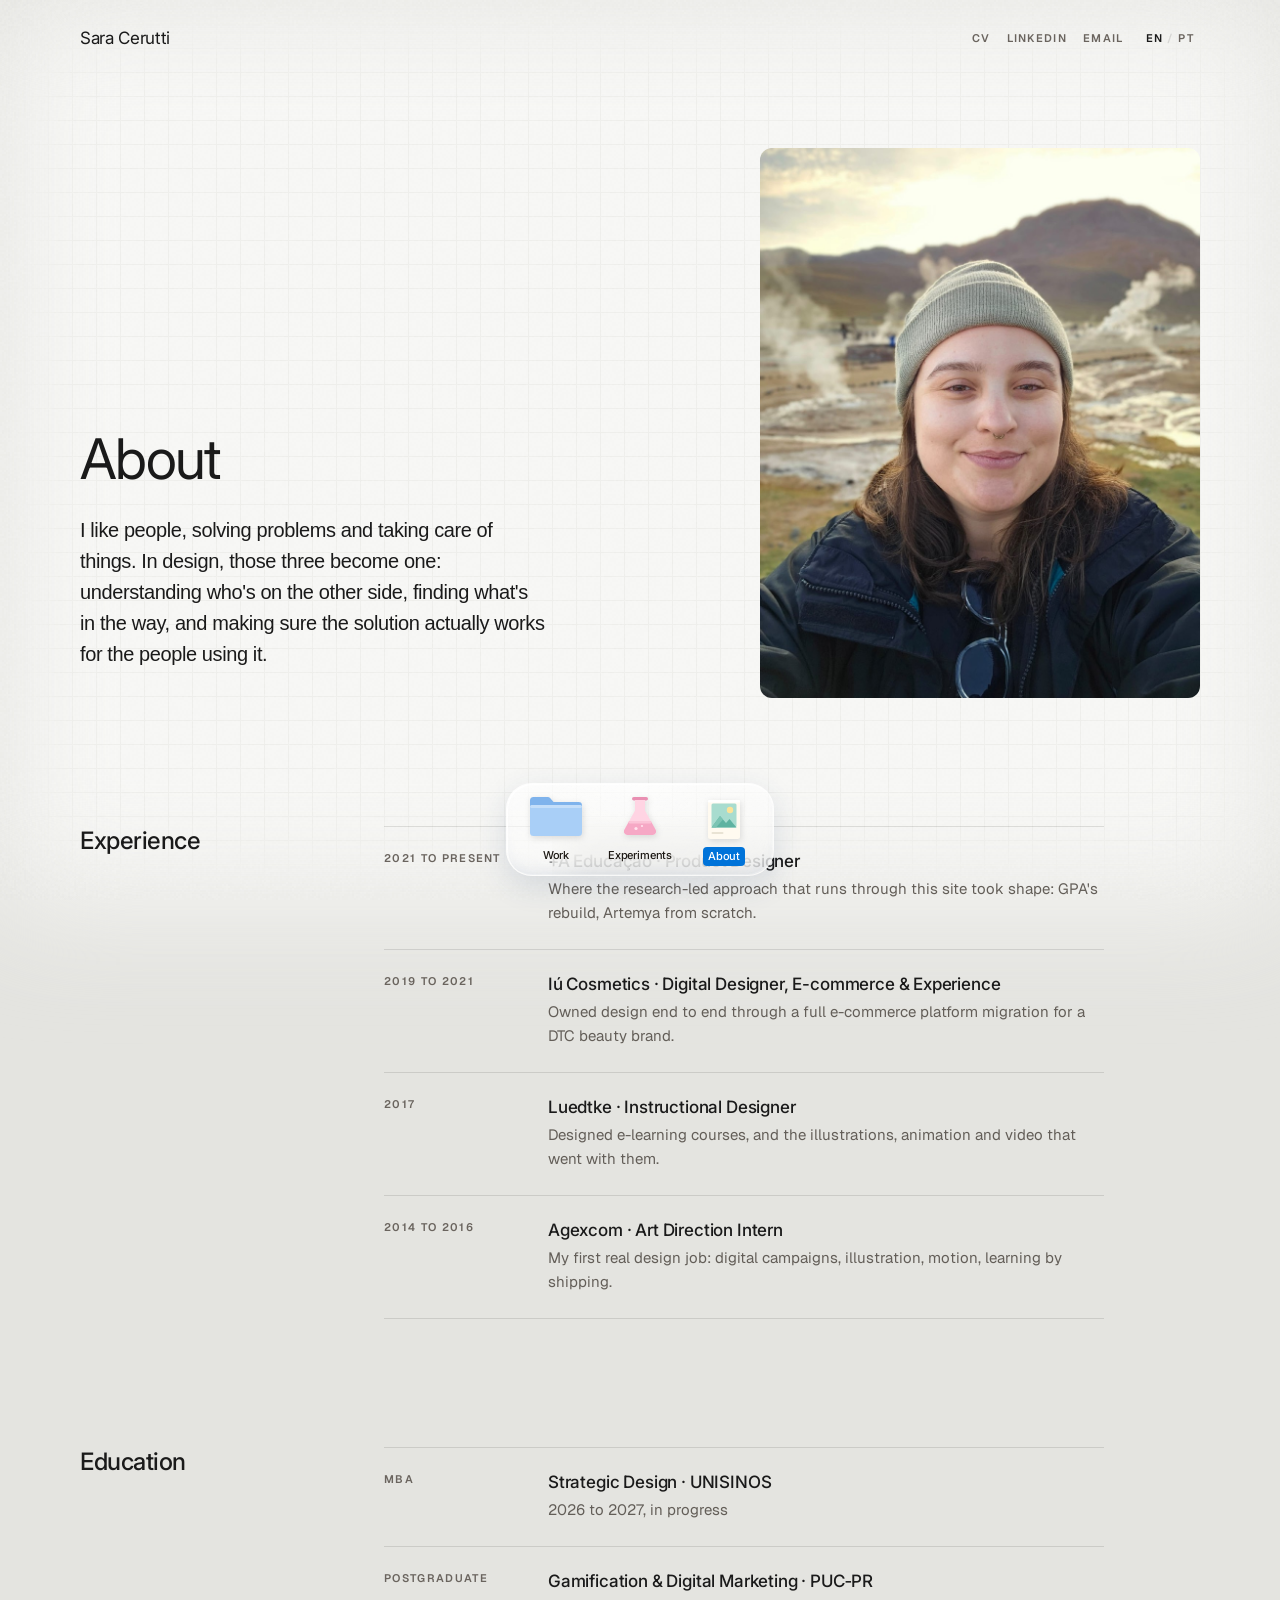
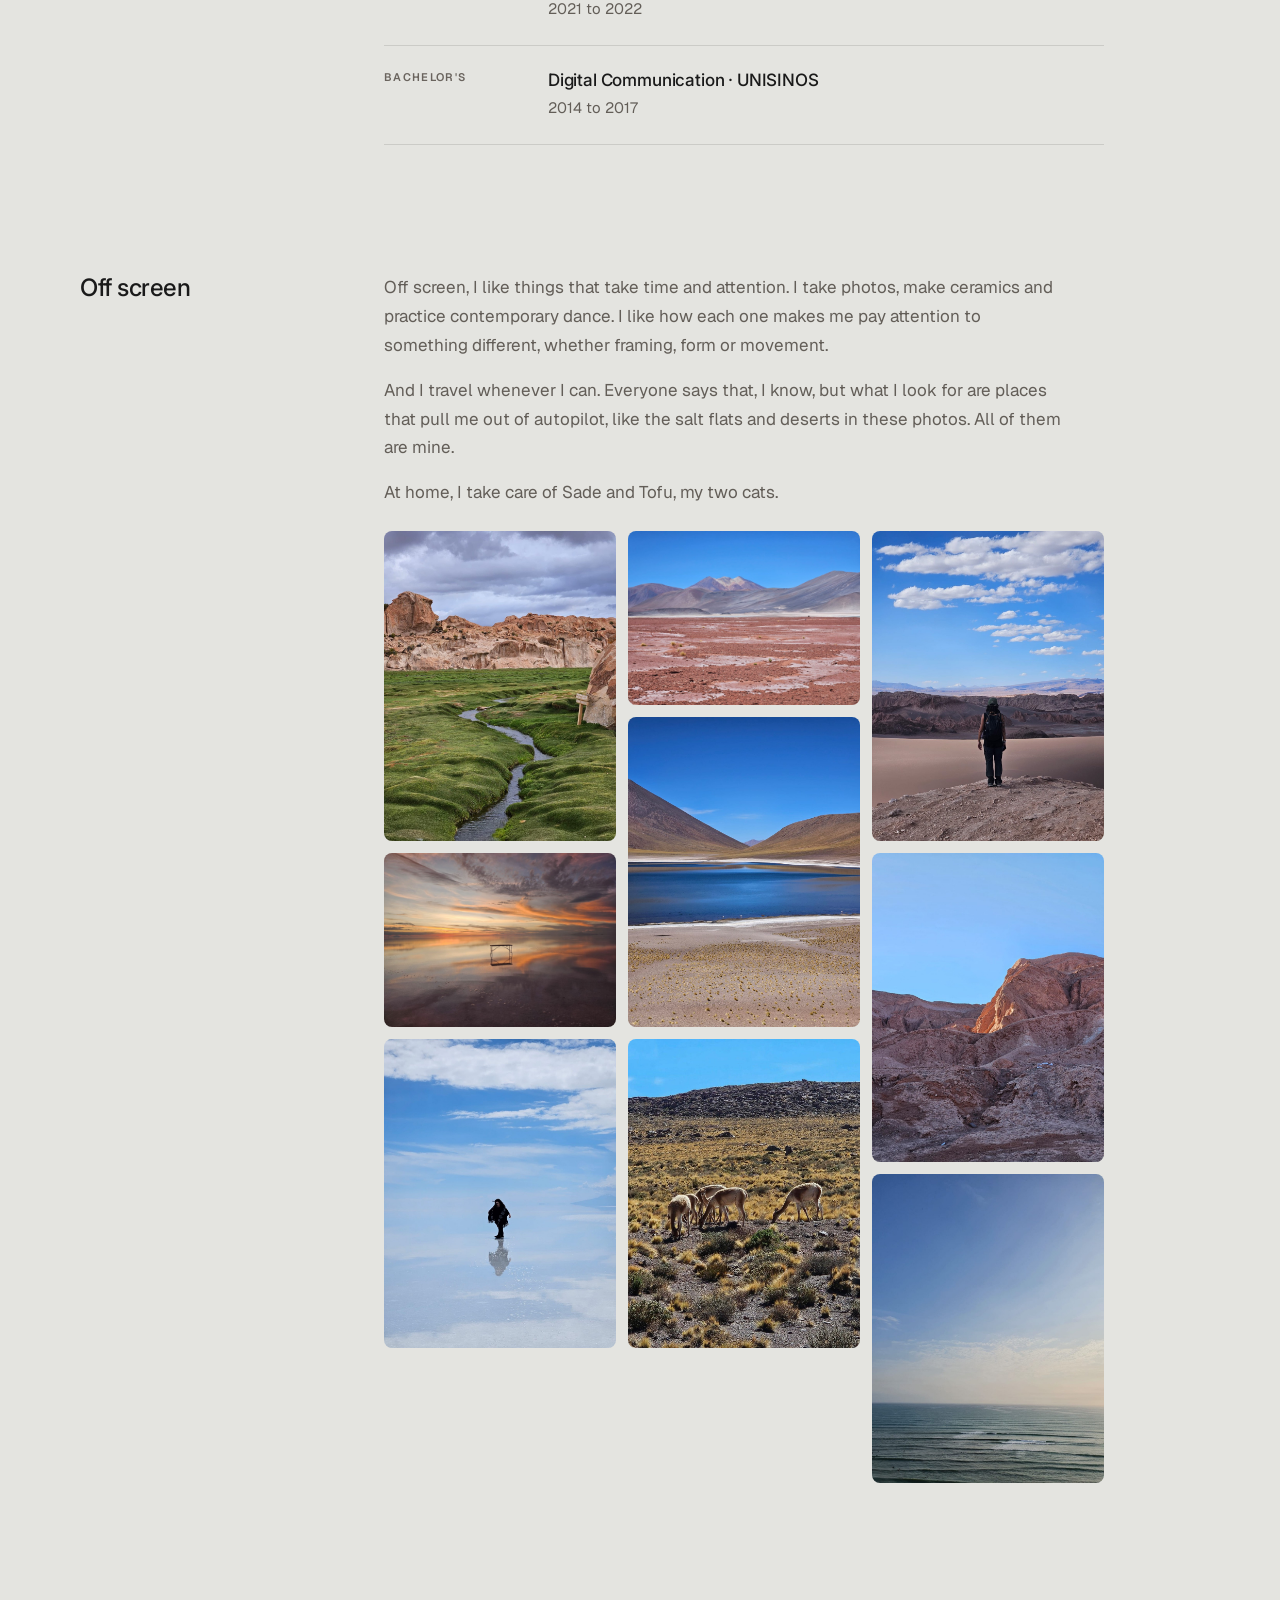
==== portfolio-sara-cerutti/about/index.html @ ede4165a "Menu: ícones no mesmo estilo (pasta, frasco e polaroid); opção B guardada em design/ Co-Authored-By:" ====
<!doctype html>
<html lang="en" data-lang="en">
<head>
  <meta charset="utf-8" />
  <meta name="viewport" content="width=device-width, initial-scale=1" />
  <title>About, Sara Cerutti</title>
  <link rel="icon" href="../favicon.ico" sizes="any" />
  <link rel="icon" type="image/png" sizes="32x32" href="../favicon-32.png" />
  <link rel="icon" type="image/png" sizes="192x192" href="../favicon-192.png" />
  <link rel="apple-touch-icon" href="../apple-touch-icon.png" />
  <meta name="description" content="Path, education and the research-led approach behind the work of Sara Cerutti, Product Designer." />
  <meta name="theme-color" content="#f7f7f5" />
  <link rel="canonical" href="https://saracerutti.com/about/" />
  <meta property="og:type" content="profile" />
  <meta property="og:site_name" content="Sara Cerutti" />
  <meta property="og:title" content="About Sara Cerutti, Product Designer" />
  <meta property="og:description" content="Path, education and the research-led approach behind the work of Sara Cerutti, Product Designer." />
  <meta property="og:url" content="https://saracerutti.com/about/" />
  <meta property="og:image" content="https://saracerutti.com/og/og-home.png" />
  <meta property="og:image:width" content="1200" />
  <meta property="og:image:height" content="630" />
  <meta property="og:image:alt" content="Sara Cerutti, Product Designer" />
  <meta property="og:locale" content="en_US" />
  <meta property="og:locale:alternate" content="pt_BR" />
  <meta name="twitter:card" content="summary_large_image" />
  <meta name="twitter:title" content="About Sara Cerutti, Product Designer" />
  <meta name="twitter:description" content="Path, education and the research-led approach behind the work of Sara Cerutti, Product Designer." />
  <meta name="twitter:image" content="https://saracerutti.com/og/og-home.png" />
  <link rel="preconnect" href="https://fonts.googleapis.com" />
  <link rel="preconnect" href="https://fonts.gstatic.com" crossorigin />
  <link href="https://fonts.googleapis.com/css2?family=Inter:wght@400;500;600&family=Geist:wght@400;500;600&family=Geist+Pixel&display=swap" rel="stylesheet" />
  <link rel="stylesheet" href="../styles.css" />
  <link rel="stylesheet" href="../v2.css" />
</head>
<body>
  <div class="v2-bg" aria-hidden="true"></div>
  <header class="v2-top">
    <a class="v2-name" href="../index.html">Sara Cerutti</a>
    <div class="v2-links">
      <a class="about-link keep" href="../resume.pdf" data-href-en="../resume.pdf" data-href-pt="../resume-pt.pdf" download="Sara-Cerutti-Resume.pdf" data-download-en="Sara-Cerutti-Resume.pdf" data-download-pt="Sara-Cerutti-Curriculo.pdf" data-i18n="resume">CV</a>
      <a class="about-link" href="https://www.linkedin.com/in/saramllr/" target="_blank" rel="noopener">LinkedIn</a>
      <a class="about-link" href="mailto:saracmuller@gmail.com">Email</a>
      <button class="lang-toggle" type="button" data-lang-toggle aria-label="Switch language">
        <span data-lang-code="en" aria-hidden="true" class="is-active">EN</span>
        <span class="lang-sep" aria-hidden="true">/</span>
        <span data-lang-code="pt" aria-hidden="true">PT</span>
      </button>
    </div>
  </header>

  <main class="v2-main">
    <section class="v2-about-hero">
      <div>
        <h1 class="v2-title" data-i18n="title">About</h1>
        <p class="v2-result" data-i18n="lead">I like people, solving problems and taking care of things. In design, those three become one: understanding who's on the other side, finding what's in the way, and making sure the solution actually works for the people using it.</p>
      </div>
      <img class="v2-portrait" src="photos/portrait.jpg" width="900" height="1200" alt="Sara smiling, wearing a beanie, with steaming geysers and mountains behind her." data-i18n-alt="portraitAlt" />
    </section>

    <section class="v2-block v2-section">
      <h2 class="v2-section-label" data-i18n="pathL">Experience</h2>
      <div class="v2-section-body">
        <ol class="v2-rows">
          <li>
            <p class="v2-eyebrow" data-i18n="tl1period">2021 to present</p>
            <div>
              <p class="v2-row-role">+A Educação &middot; Product Designer</p>
              <p class="v2-row-note" data-i18n="tl1note">Where the research-led approach that runs through this site took shape: GPA's rebuild, Artemya from scratch.</p>
            </div>
          </li>
          <li>
            <p class="v2-eyebrow" data-i18n="tl2period">2019 to 2021</p>
            <div>
              <p class="v2-row-role">Iú Cosmetics &middot; Digital Designer, E-commerce &amp; Experience</p>
              <p class="v2-row-note" data-i18n="tl2note">Owned design end to end through a full e-commerce platform migration for a DTC beauty brand.</p>
            </div>
          </li>
          <li>
            <p class="v2-eyebrow">2017</p>
            <div>
              <p class="v2-row-role">Luedtke &middot; Instructional Designer</p>
              <p class="v2-row-note" data-i18n="tl3note">Designed e-learning courses, and the illustrations, animation and video that went with them.</p>
            </div>
          </li>
          <li>
            <p class="v2-eyebrow" data-i18n="tl4period">2014 to 2016</p>
            <div>
              <p class="v2-row-role" data-i18n="tl4role">Agexcom &middot; Art Direction Intern</p>
              <p class="v2-row-note" data-i18n="tl4note">My first real design job: digital campaigns, illustration, motion, learning by shipping.</p>
            </div>
          </li>
        </ol>
      </div>
    </section>

    <section class="v2-block v2-section">
      <h2 class="v2-section-label" data-i18n="eduL">Education</h2>
      <div class="v2-section-body">
        <ol class="v2-rows">
          <li>
            <p class="v2-eyebrow" data-i18n="edu1L">MBA</p>
            <div>
              <p class="v2-row-role" data-i18n="edu1role">Strategic Design &middot; UNISINOS</p>
              <p class="v2-row-note" data-i18n="edu1">2026 to 2027, in progress</p>
            </div>
          </li>
          <li>
            <p class="v2-eyebrow" data-i18n="edu2L">Postgraduate</p>
            <div>
              <p class="v2-row-role" data-i18n="edu2role">Gamification &amp; Digital Marketing &middot; PUC&#8209;PR</p>
              <p class="v2-row-note" data-i18n="edu2">2021 to 2022</p>
            </div>
          </li>
          <li>
            <p class="v2-eyebrow" data-i18n="edu3L">Bachelor's</p>
            <div>
              <p class="v2-row-role" data-i18n="edu3role">Digital Communication &middot; UNISINOS</p>
              <p class="v2-row-note" data-i18n="edu3">2014 to 2017</p>
            </div>
          </li>
        </ol>
      </div>
    </section>

    <section class="v2-block v2-section">
      <h2 class="v2-section-label" data-i18n="offL">Off screen</h2>
      <div class="v2-section-body">
        <p class="v2-text" data-i18n="offLead">Off screen, I like things that take time and attention. I take photos, make ceramics and practice contemporary dance. I like how each one makes me pay attention to something different, whether framing, form or movement.</p>
        <p class="v2-text" style="margin-top: 16px;" data-i18n="offTravel">And I travel whenever I can. Everyone says that, I know, but what I look for are places that pull me out of autopilot, like the salt flats and deserts in these photos. All of them are mine.</p>
        <p class="v2-text" style="margin-top: 16px; margin-bottom: 24px;" data-i18n="offCats">At home, I take care of Sade and Tofu, my two cats.</p>
        <div class="v2-photos is-real">
          <figure><img src="photos/photo-1.jpg" loading="lazy" alt="A narrow stream winding through green wetland, with pale rock formations behind." data-i18n-alt="photo1" /></figure>
          <figure><img src="photos/photo-2.jpg" loading="lazy" alt="A folding table standing on a flooded salt flat at sunset, mirrored in the water." data-i18n-alt="photo2" /></figure>
          <figure><img src="photos/photo-3.jpg" loading="lazy" alt="A person walking on a mirrored salt flat under a blue sky with clouds." data-i18n-alt="photo3" /></figure>
          <figure><img src="photos/photo-4.jpg" loading="lazy" alt="Red, cracked desert ground in front of soft colored mountains." data-i18n-alt="photo4" /></figure>
          <figure><img src="photos/photo-5.jpg" loading="lazy" alt="A deep blue lagoon between two brown hills, under a clear sky." data-i18n-alt="photo5" /></figure>
          <figure><img src="photos/photo-6.jpg" loading="lazy" alt="Vicuñas grazing on a dry, golden slope." data-i18n-alt="photo6" /></figure>
          <figure><img src="photos/photo-7.jpg" loading="lazy" alt="A person with a backpack looking out over a desert valley and dunes." data-i18n-alt="photo7" /></figure>
          <figure><img src="photos/photo-8.jpg" loading="lazy" alt="Reddish rock slopes, one face lit by low sun against a blue sky." data-i18n-alt="photo8" /></figure>
          <figure><img src="photos/photo-9.jpg" loading="lazy" alt="A calm sea under a pale, wide sky." data-i18n-alt="photo9" /></figure>
        </div>
      </div>
    </section>
  </main>

  <svg width="0" height="0" style="position:absolute" aria-hidden="true" focusable="false">
    <filter id="liquid-lens" x="0" y="0" width="100%" height="100%" color-interpolation-filters="sRGB">
      <feImage preserveAspectRatio="none" result="map" href="data:image/svg+xml;utf8,%3Csvg xmlns='http://www.w3.org/2000/svg' width='200' height='80'%3E%3Cdefs%3E%3ClinearGradient id='r' x1='0' y1='0' x2='1' y2='0'%3E%3Cstop offset='0' stop-color='rgb(0,128,0)'/%3E%3Cstop offset='0.18' stop-color='rgb(128,128,0)'/%3E%3Cstop offset='0.82' stop-color='rgb(128,128,0)'/%3E%3Cstop offset='1' stop-color='rgb(255,128,0)'/%3E%3C/linearGradient%3E%3ClinearGradient id='g' x1='0' y1='0' x2='0' y2='1'%3E%3Cstop offset='0' stop-color='rgb(128,0,0)'/%3E%3Cstop offset='0.3' stop-color='rgb(128,128,0)'/%3E%3Cstop offset='0.7' stop-color='rgb(128,128,0)'/%3E%3Cstop offset='1' stop-color='rgb(128,255,0)'/%3E%3C/linearGradient%3E%3C/defs%3E%3Crect width='200' height='80' fill='url(%23r)'/%3E%3Crect width='200' height='80' fill='url(%23g)' style='mix-blend-mode:multiply'/%3E%3C/svg%3E"/>
      <feDisplacementMap in="SourceGraphic" in2="map" scale="28" xChannelSelector="R" yChannelSelector="G"/>
    </filter>
  </svg>
  <nav class="dock" aria-label="Main">
    <div class="dock-bar">
      <a class="dock-item" href="../index.html#work">
        <span class="dock-icon dock-icon--folder" aria-hidden="true">
          <svg viewBox="0 0 58 45"><path d="M3 6.5A3.5 3.5 0 0 1 6.5 3h14.2a3.5 3.5 0 0 1 2.6 1.2L26.6 8H51.5A3.5 3.5 0 0 1 55 11.5v4H3z" fill="#7fb3ec"/><rect x="3" y="11" width="52" height="31" rx="3.5" fill="#a9cff7"/><rect x="3" y="11" width="52" height="3" rx="1.5" fill="#c4def9"/></svg>
        </span>
        <span class="dock-label" data-i18n="dockWork">Work</span>
      </a>
      <a class="dock-item" href="../experiments/index.html">
        <span class="dock-icon dock-icon--lab" aria-hidden="true"><svg viewBox="0 0 58 45"><rect x="21" y="3" width="16" height="3.5" rx="1.75" fill="#e98fb2"/><path d="M24 6h10v10.5l10.6 19.2A3.6 3.6 0 0 1 41.4 41H16.6a3.6 3.6 0 0 1-3.2-5.3L24 16.5z" fill="#ffd4e3"/><path d="M18.2 27h21.6l4.8 8.7A3.6 3.6 0 0 1 41.4 41H16.6a3.6 3.6 0 0 1-3.2-5.3z" fill="#f6a8c5"/><rect x="17.6" y="27" width="22.8" height="2.6" rx="1.3" fill="#fbc3d7"/><circle cx="25" cy="34.5" r="1.6" fill="#ffe3ed"/><circle cx="31" cy="32" r="1.1" fill="#ffe3ed"/></svg></span>
        <span class="dock-label" data-i18n="dockExperiments">Experiments</span>
      </a>
      <a class="dock-item" href="index.html#work" aria-current="page">
        <span class="dock-icon dock-icon--profile" aria-hidden="true"><svg viewBox="0 0 58 45"><rect x="13" y="3" width="32" height="39" rx="2.5" fill="#fffaf0"/><rect x="13" y="3" width="32" height="2.4" rx="1.2" fill="#ffffff"/><rect x="16.5" y="6.5" width="25" height="24" rx="1.5" fill="#a8dccf"/><circle cx="35" cy="13" r="3.2" fill="#fbe39a"/><path d="M16.5 30.5 25 19l6 7 3.5-4 7 8.5z" fill="#5fb3a1"/><path d="M16.5 30.5 25 19l3 3.5-7 8z" fill="#7cc4b3"/><rect x="16.5" y="35" width="12" height="2" rx="1" fill="#e9e3d4"/></svg></span>
        <span class="dock-label" data-i18n="dockAbout">About</span>
      </a>
    </div>
  </nav>

  <script src="../v2.js"></script>
  <script>
    initV2({
      en: {
        offTravel: "And I travel whenever I can. Everyone says that, I know, but what I look for are places that pull me out of autopilot, like the salt flats and deserts in these photos. All of them are mine.",
        offCats: "At home, I take care of Sade and Tofu, my two cats.",
        title: "About",
        lead: "I like people, solving problems and taking care of things. In design, those three become one: understanding who's on the other side, finding what's in the way, and making sure the solution actually works for the people using it.",
        phPortrait: "Portrait of Sara",
        pathL: "Experience",
        tl1period: "2021 to present",
        tl1note: "Where the research-led approach that runs through this site took shape: GPA's rebuild, Artemya from scratch.",
        tl2period: "2019 to 2021",
        tl2note: "Owned design end to end through a full e-commerce platform migration for a DTC beauty brand.",
        tl3note: "Designed e-learning courses, and the illustrations, animation and video that went with them.",
        tl4period: "2014 to 2016",
        tl4role: "Agexcom · Art Direction Intern",
        tl4note: "My first real design job: digital campaigns, illustration, motion, learning by shipping.",
        eduL: "Education",
        edu1L: "MBA", edu1role: "Strategic Design · UNISINOS",
        edu1: "2026 to 2027, in progress",
        edu2L: "Postgraduate", edu2role: "Gamification & Digital Marketing · PUC‑PR", edu2: "2021 to 2022",
        edu3L: "Bachelor's", edu3role: "Digital Communication · UNISINOS", edu3: "2014 to 2017",
        offL: "Off screen",
        offLead: "Off screen, I like things that take time and attention. I take photos, make ceramics and practice contemporary dance. I like how each one makes me pay attention to something different, whether framing, form or movement.",
        portraitAlt: "Sara smiling, wearing a beanie, with steaming geysers and mountains behind her.",
        photo1: "A narrow stream winding through green wetland, with pale rock formations behind.",
        photo2: "A folding table standing on a flooded salt flat at sunset, mirrored in the water.",
        photo3: "A person walking on a mirrored salt flat under a blue sky with clouds.",
        photo4: "Red, cracked desert ground in front of soft colored mountains.",
        photo5: "A deep blue lagoon between two brown hills, under a clear sky.",
        photo6: "Vicuñas grazing on a dry, golden slope.",
        photo7: "A person with a backpack looking out over a desert valley and dunes.",
        photo8: "Reddish rock slopes, one face lit by low sun against a blue sky.",
        photo9: "A calm sea under a pale, wide sky."
      },
      pt: {
        offTravel: "E viajo sempre que posso. Todo mundo diz isso, eu sei, mas o que eu procuro são lugares que me tiram do automático, como os salares e desertos destas fotos. Todas são minhas.",
        offCats: "Em casa, cuido da Sade e do Tofu, meus dois gatos.",
        title: "Sobre",
        lead: "Gosto de pessoas, de resolver problemas e de cuidar. No design, essas três coisas viram uma só: entender quem está do outro lado, achar o que está travando e cuidar para que a solução funcione de verdade para quem usa.",
        phPortrait: "Retrato da Sara",
        pathL: "Trajetória",
        tl1period: "2021 até hoje",
        tl1note: "Onde a abordagem guiada por pesquisa que atravessa este site tomou forma: a reconstrução do GPA e o Artemya, criado do zero.",
        tl2period: "2019 a 2021",
        tl2note: "Fui responsável pelo design de ponta a ponta na migração completa da plataforma de e-commerce de uma marca de beleza DTC.",
        tl3note: "Desenhei cursos e-learning, e as ilustrações, animações e vídeos que os acompanhavam.",
        tl4period: "2014 a 2016",
        tl4role: "Agexcom · Estágio em Direção de Arte",
        tl4note: "Meu primeiro trabalho de design de verdade: campanhas digitais, ilustração e motion, aprendendo na prática.",
        eduL: "Formação",
        edu1L: "MBA", edu1role: "Design Estratégico · UNISINOS",
        edu1: "2026 a 2027, em andamento",
        edu2L: "Pós-graduação", edu2role: "Gamificação e Marketing Digital · PUC‑PR", edu2: "2021 a 2022",
        edu3L: "Graduação", edu3role: "Comunicação Digital · UNISINOS", edu3: "2014 a 2017",
        offL: "Fora da tela",
        offLead: "Fora da tela, gosto de coisas que pedem tempo e atenção. Fotografo, faço cerâmica e pratico dança contemporânea. Gosto de como cada uma me faz prestar atenção em coisas diferentes, seja no enquadramento, na forma ou no movimento.",
        portraitAlt: "Sara sorrindo, de gorro, com gêiseres soltando vapor e montanhas atrás.",
        photo1: "Um riacho estreito cortando um banhado verde, com formações de rocha clara ao fundo.",
        photo2: "Uma mesa dobrável sobre um salar alagado ao pôr do sol, espelhada na água.",
        photo3: "Uma pessoa caminhando sobre um salar espelhado, sob um céu azul com nuvens.",
        photo4: "Chão de deserto vermelho e rachado, diante de montanhas em tons suaves.",
        photo5: "Uma lagoa azul profunda entre dois morros marrons, sob céu limpo.",
        photo6: "Vicunhas pastando numa encosta seca e dourada.",
        photo7: "Uma pessoa de mochila olhando um vale de deserto com dunas.",
        photo8: "Encostas de rocha avermelhada, uma face iluminada pelo sol baixo contra o céu azul.",
        photo9: "Um mar calmo sob um céu claro e amplo."
      }
    });
  </script>
</body>
</html>
---- portfolio-sara-cerutti/styles.css ----
:root {
  --ground-2: #f9fafa;
  --panel: #eef0f1;
  --primary: #1a1a1a;
  --body-text: #635e58;
  --muted: #6a645e;
  --accent: #5c7a8a;
  --hairline: rgba(26, 26, 26, 0.12);
  --focus-ring: #3f5a68;

  --display: "Inter", "Helvetica Neue", Arial, sans-serif;
  --serif: "Geist Pixel", "Helvetica Neue", Arial, sans-serif;
  --sans: "Geist", "Helvetica Neue", Arial, sans-serif;

  --space-1: 0.5rem;
  --space-2: 1rem;
  --space-3: 1.75rem;
  --space-4: 2.75rem;
  --space-5: 4.5rem;

  /* Vertical rhythm on the home screen also yields to viewport height, so
     the no-scroll layout holds on short windows instead of overflowing.
     Horizontal spacing stays on the rem scale above; only vertical block
     spacing uses these. */
  --vh-space-3: clamp(1rem, 2.4vh, 1.75rem);
  --vh-space-4: clamp(1.25rem, 3.6vh, 2.75rem);
  --vh-space-5: clamp(1.5rem, 5.5vh, 4.5rem);

  --ease-out: cubic-bezier(0.16, 1, 0.3, 1);
}

* {
  box-sizing: border-box;
}

html,
body {
  height: 100%;
}

html {
  scroll-behavior: smooth;
}

body {
  margin: 0;
  background: var(--ground-2);
  color: var(--primary);
  font-family: var(--sans);
  -webkit-font-smoothing: antialiased;
  text-rendering: optimizeLegibility;
}

::selection {
  background: var(--accent);
  color: var(--primary);
}

::-webkit-scrollbar {
  width: 10px;
  height: 10px;
}

::-webkit-scrollbar-track {
  background: var(--ground-2);
}

::-webkit-scrollbar-thumb {
  background: var(--accent);
  border-radius: 5px;
}

a {
  color: inherit;
  text-decoration: none;
}

a:focus-visible,
button:focus-visible {
  outline: 2px solid var(--focus-ring);
  outline-offset: 3px;
  border-radius: 2px;
}

button {
  font-family: inherit;
  background: none;
  border: none;
  cursor: pointer;
  color: inherit;
}

.page {
  min-height: 100dvh;
  display: grid;
  grid-template-rows: auto 1fr auto;
  padding-block: var(--vh-space-4);
  padding-inline: var(--space-5);
}

/* Identity */

.identity {
  display: flex;
  flex-direction: column;
  gap: var(--space-3);
  padding-bottom: var(--vh-space-3);
  border-bottom: 1px solid var(--hairline);
}

.identity-top {
  display: flex;
  align-items: flex-start;
  justify-content: space-between;
  gap: var(--space-3);
}

.identity-primary {
  min-width: 0;
}

.name {
  margin: 0;
  font-family: var(--display);
  font-weight: 400;
  font-size: 1.25rem;
  letter-spacing: -0.03em;
}

.role {
  margin: 0.3em 0 0;
  font-size: 0.8125rem;
  font-weight: 500;
  color: var(--body-text);
}

.contact-row {
  margin: 0.4em 0 0;
  display: flex;
  align-items: center;
  gap: 0.6em;
  font-size: 0.6875rem;
  font-weight: 500;
  letter-spacing: 0.04em;
  color: var(--muted);
}

.contact-row a {
  text-decoration-line: underline;
  text-decoration-color: var(--hairline);
  transition: text-decoration-color 0.2s var(--ease-out);
}

.contact-row a:hover,
.contact-row a:focus-visible {
  text-decoration-color: var(--accent);
}

.contact-sep {
  color: var(--hairline);
}

.site-nav {
  display: flex;
  align-items: center;
  gap: var(--space-2);
  white-space: nowrap;
}

.about-link {
  font-family: var(--sans);
  font-size: 0.6875rem;
  font-weight: 600;
  letter-spacing: 0.12em;
  text-transform: uppercase;
  color: var(--muted);
  text-decoration-line: underline;
  text-decoration-color: transparent;
  transition: color 0.2s var(--ease-out), text-decoration-color 0.2s var(--ease-out);
}

.about-link:hover,
.about-link:focus-visible {
  color: var(--primary);
  text-decoration-color: var(--accent);
}

.thesis {
  margin: 0;
  font-family: var(--serif);
  font-style: normal;
  font-weight: 400;
  font-size: 1.0625rem;
  line-height: 1.5;
  letter-spacing: -0.02em;
  color: var(--body-text);
  max-width: 58ch;
}

.lang-toggle {
  font-family: var(--sans);
  font-size: 0.6875rem;
  font-weight: 600;
  letter-spacing: 0.12em;
  text-transform: uppercase;
  color: var(--muted);
  display: inline-flex;
  align-items: center;
  gap: 0.35em;
  white-space: nowrap;
}

.lang-toggle span[data-lang-code] {
  transition: color 0.2s var(--ease-out);
}

.lang-toggle span.is-active {
  color: var(--primary);
}

.lang-sep {
  color: var(--hairline);
}

/* Stage: index + preview */

.stage {
  display: grid;
  grid-template-columns: 1.35fr 1fr;
  align-items: center;
  gap: var(--space-5);
  padding-block: var(--vh-space-5);
  min-height: 0;
}

.index {
  min-width: 0;
}

.case-list {
  list-style: none;
  margin: 0;
  padding: 0;
}

.case-item {
  display: block;
}

.case-sep {
  font-family: var(--display);
  font-size: clamp(1.25rem, min(2.8vw, 5vh), 2.4rem);
  color: var(--accent);
  line-height: 1;
  user-select: none;
}

.case-link {
  display: inline;
  font-family: var(--display);
  font-size: clamp(1.25rem, min(2.8vw, 5vh), 2.4rem);
  line-height: 1.3;
  font-weight: 400;
  letter-spacing: -0.03em;
  color: var(--primary);
  text-decoration-line: underline;
  text-decoration-color: var(--hairline);
  text-decoration-thickness: 1px;
  text-underline-offset: 0.16em;
  cursor: pointer;
  border-radius: 3px;
  padding-inline: 0.1em;
  margin-inline: -0.1em;
  transition: color 0.2s var(--ease-out), background-color 0.2s var(--ease-out), text-decoration-color 0.2s var(--ease-out);
}

.case-link:hover,
.case-link:focus-visible,
.case-link.is-active {
  background: var(--primary);
  color: var(--ground-2);
  text-decoration-color: transparent;
}

.case-accordion {
  display: none;
}

/* Status tag */

.status-tag {
  display: inline-block;
  align-self: flex-start;
  font-family: var(--sans);
  font-size: 0.6875rem;
  font-weight: 600;
  letter-spacing: 0.1em;
  text-transform: uppercase;
  color: var(--muted);
  border: 1px solid var(--hairline);
  border-radius: 999px;
  padding: 0.25em 0.75em;
  white-space: nowrap;
}

/* Preview panel: reserves space so nothing else moves, but stays fully
   invisible until a case is hovered or focused. Fixed height regardless of
   which case is shown, so revealing it never shifts anything either. */

.preview {
  position: relative;
  height: clamp(15rem, 38vh, 22rem);
}

.preview-case {
  position: absolute;
  inset: 0;
  background: var(--panel);
  border-radius: 2px;
  padding: var(--vh-space-4);
  display: flex;
  flex-direction: column;
  justify-content: flex-start;
  overflow: hidden;
  opacity: 0;
  visibility: hidden;
  transition: opacity 0.2s var(--ease-out);
}

.preview-case.is-visible {
  opacity: 1;
  visibility: visible;
}

.preview-cover {
  flex-shrink: 0;
  aspect-ratio: 4 / 3;
  max-height: clamp(4rem, 13vh, 7.5rem);
  background: repeating-linear-gradient(
    135deg,
    var(--ground-2) 0,
    var(--ground-2) 8px,
    var(--panel) 8px,
    var(--panel) 16px
  );
  border: 1px solid var(--hairline);
  border-radius: 2px;
  display: flex;
  align-items: center;
  justify-content: center;
  overflow: hidden;
  margin-bottom: var(--space-2);
}

.preview-cover.has-image {
  background-color: transparent;
  background-size: cover;
  background-position: center;
  background-repeat: no-repeat;
}

.preview-cover.has-image .preview-placeholder-label {
  display: none;
}

.preview-meta {
  flex-shrink: 0;
  margin: 0 0 var(--space-1);
  font-size: 0.8125rem;
  font-weight: 500;
  color: var(--body-text);
}

.preview-result {
  flex-shrink: 0;
  margin: 0 0 var(--space-2);
  font-family: var(--serif);
  font-size: 1.0625rem;
  line-height: 1.5;
  letter-spacing: -0.02em;
  color: var(--primary);
  display: -webkit-box;
  -webkit-line-clamp: 3;
  -webkit-box-orient: vertical;
  overflow: hidden;
}

.preview-placeholder-label {
  font-size: 0.6875rem;
  font-weight: 600;
  letter-spacing: 0.12em;
  text-transform: uppercase;
  color: var(--muted);
  background: var(--ground-2);
  padding: 0.3em 0.6em;
  border-radius: 999px;
}

.cta-link {
  flex-shrink: 0;
  display: inline-flex;
  align-items: center;
  gap: 0.4em;
  font-size: 0.6875rem;
  font-weight: 600;
  letter-spacing: 0.1em;
  text-transform: uppercase;
  color: var(--primary);
  text-decoration-line: underline;
  text-decoration-color: var(--accent);
  transition: gap 0.2s var(--ease-out);
}

.cta-link:hover,
.cta-link:focus-visible {
  gap: 0.65em;
}

.cta-link svg {
  width: 0.85em;
  height: 0.85em;
  flex-shrink: 0;
}

@media (prefers-reduced-motion: reduce) {
  html {
    scroll-behavior: auto;
  }

  .case-link,
  .lang-toggle span[data-lang-code] {
    transition: none;
  }
}

/* Footer */

.foot {
  display: flex;
  align-items: baseline;
  justify-content: space-between;
  gap: var(--space-2);
  padding-top: var(--vh-space-3);
  border-top: 1px solid var(--hairline);
  font-size: 0.8125rem;
}

.foot-note {
  margin: 0;
  color: var(--muted);
}

.foot-note a {
  color: var(--muted);
  text-decoration-line: underline;
  text-decoration-color: var(--hairline);
  transition: color 0.2s var(--ease-out), text-decoration-color 0.2s var(--ease-out);
}

.foot-note a:hover,
.foot-note a:focus-visible {
  color: var(--primary);
  text-decoration-color: var(--accent);
}

.foot-soon {
  color: var(--muted);
  opacity: 0.75;
}

.foot-contact {
  display: flex;
  align-items: baseline;
  gap: var(--space-3);
}

.foot-contact a {
  color: var(--muted);
  text-decoration-line: underline;
  text-decoration-color: var(--hairline);
  transition: color 0.2s var(--ease-out), text-decoration-color 0.2s var(--ease-out);
}

.foot-contact a:hover,
.foot-contact a:focus-visible {
  color: var(--primary);
  text-decoration-color: var(--accent);
}

.foot-copy {
  margin: 0;
  color: var(--muted);
}

/* Mobile: accordion */

@media (max-width: 760px) {
  .page {
    min-height: 0;
    padding: var(--space-3) var(--space-2);
    grid-template-rows: auto auto auto;
  }

  .identity {
    gap: var(--space-2);
  }

  .identity-top {
    flex-direction: column;
    align-items: flex-start;
    gap: var(--space-2);
  }

  .thesis {
    max-width: none;
  }

  .stage {
    display: block;
    padding: var(--space-2) 0 0;
  }

  .preview {
    display: none;
  }

  .case-sep {
    display: none;
  }

  .case-item {
    width: 100%;
    display: block;
    border-bottom: 1px solid var(--hairline);
  }

  .case-link {
    display: block;
    width: 100%;
    padding: var(--space-2) 0;
    margin-inline: 0;
    font-size: clamp(1.75rem, 8vw, 2.25rem);
  }

  .case-accordion.is-open {
    display: block;
    padding: 0 0 var(--space-3);
  }

  .accordion-cover {
    aspect-ratio: 16 / 9;
    background: repeating-linear-gradient(
      135deg,
      var(--ground-2) 0,
      var(--ground-2) 8px,
      var(--panel) 8px,
      var(--panel) 16px
    );
    border: 1px solid var(--hairline);
    border-radius: 2px;
    display: flex;
    align-items: center;
    justify-content: center;
    overflow: hidden;
    margin-bottom: var(--space-2);
  }

  .accordion-cover.has-image {
    background-color: transparent;
    background-size: cover;
    background-position: center;
    background-repeat: no-repeat;
  }

  .accordion-cover.has-image .preview-placeholder-label {
    display: none;
  }

  .accordion-meta {
    margin: 0 0 var(--space-1);
    font-size: 0.8125rem;
    font-weight: 500;
    color: var(--body-text);
  }

  .accordion-result {
    margin: 0 0 var(--space-2);
    font-family: var(--serif);
    font-size: 1rem;
    line-height: 1.5;
    letter-spacing: -0.02em;
    color: var(--primary);
  }

  .site-nav {
    align-self: flex-start;
  }

  .foot {
    flex-direction: column;
    align-items: flex-start;
    gap: var(--space-2);
  }

  .foot-contact {
    flex-wrap: wrap;
    gap: var(--space-2);
  }
}
---- portfolio-sara-cerutti/v2.css ----
/* v2 proposal. Loaded after /styles.css, which supplies the tokens. */

/* v2 proposal. Loaded after /styles.css, which supplies the base tokens.
   Background texture and dock are taken from cindyly.design, as requested. */

:root {
  /* Paper and ground from cindyly.design */
  --ground-2: #f7f7f5;
  --paper-edge: #e4e4e0;
  --grid-color: #efefec;
  --panel: #efefec;
  --glass: rgba(255, 255, 255, 0.72);
  --accent-container: #dfe8ec;
  /* The accent fails AA as small text; text uses the darker slate of the same hue. */
  --accent-text: #3f5a68;
  /* Cindy's #0081f2 gives 3.9:1 with white; #0073d9 is the closest of the same hue that passes AA. */
  --dock-select: #0073d9;
  --dock-ink: #1e1a15;
  --card: #ffffff;
  --radius-s: 8px;
  --radius-m: 12px;
  --radius-pill: 999px;
  --gutter: 40px;
  --dock-clearance: 160px;
}

html,
body {
  height: auto;
  min-height: 100%;
  overflow-x: clip;
}

html {
  background: var(--paper-edge);
}

body {
  position: relative;
  background: transparent;
  padding-bottom: var(--dock-clearance);
}

/* ---------- Background texture ---------- */

/* The paper: a full-viewport sheet whose blur fades it into the darker ground at the edges. */
body::before {
  content: "";
  position: fixed;
  inset: 0;
  z-index: -3;
  background: var(--ground-2);
  filter: blur(60px);
  pointer-events: none;
}

.v2-bg {
  position: fixed;
  inset: 0;
  z-index: -2;
  pointer-events: none;
}

/* 24px grid, 1px lines, clipped to the paper. */
.v2-bg::before {
  content: "";
  position: absolute;
  inset: 0;
  background-image:
    linear-gradient(to right, var(--grid-color) 1px, transparent 1px),
    linear-gradient(to bottom, var(--grid-color) 1px, transparent 1px);
  background-size: 24px 24px;
  -webkit-mask-image:
    linear-gradient(to right, transparent, #000 60px, #000 calc(100% - 60px), transparent),
    linear-gradient(to bottom, transparent, #000 60px, #000 calc(100% - 60px), transparent);
  -webkit-mask-composite: source-in;
  mask-image:
    linear-gradient(to right, transparent, #000 60px, #000 calc(100% - 60px), transparent),
    linear-gradient(to bottom, transparent, #000 60px, #000 calc(100% - 60px), transparent);
  mask-composite: intersect;
}

/* Static film grain: random greys at 2px cells, laid on with overlay at 30%.
   It sits on body (not inside .v2-bg) so the blend reaches the paper underneath. */
body::after {
  content: "";
  position: fixed;
  inset: 0;
  z-index: -1;
  pointer-events: none;
  background-image: url("grain.png");
  background-size: 256px 256px;
  image-rendering: pixelated;
  mix-blend-mode: overlay;
  opacity: 0.3;
}

@media (pointer: coarse) {
  .v2-bg::before {
    -webkit-mask-image: none;
    mask-image: none;
  }

  body::after {
    display: none;
  }
}

/* ---------- Top bar (subpages) ---------- */

.v2-top {
  display: flex;
  align-items: center;
  justify-content: space-between;
  gap: var(--space-3);
  max-width: 1200px;
  margin: 0 auto;
  padding: 28px var(--gutter);
}

.v2-name {
  font-family: var(--display);
  font-size: 1.0625rem;
  letter-spacing: -0.02em;
  color: var(--primary);
}

.v2-links {
  display: flex;
  align-items: center;
  gap: var(--space-2);
  white-space: nowrap;
}

/* ---------- Dock (cindyly.design) ---------- */

.dock {
  position: fixed;
  left: 0;
  right: 0;
  bottom: calc(env(safe-area-inset-bottom, 0px) + 24px);
  z-index: 50;
  display: flex;
  justify-content: center;
  pointer-events: none;
}

.dock-bar {
  position: relative;
  isolation: isolate;
  display: flex;
  align-items: flex-end;
  gap: 18px;
  padding: 10px 20px 9px;
  pointer-events: auto;
  background: rgba(255, 255, 255, 0.42);
  -webkit-backdrop-filter: blur(26px) saturate(170%);
  backdrop-filter: blur(26px) saturate(170%);
  border-radius: 26px;
  border: 1px solid rgba(255, 255, 255, 0.55);
  box-shadow:
    rgba(255, 255, 255, 0.85) 1px 1px inset,
    rgba(255, 255, 255, 0.25) -1px -1px inset,
    rgba(255, 255, 255, 0.9) 0 12px 20px -14px inset,
    rgba(40, 70, 120, 0.22) 0 -12px 20px -14px inset,
    rgba(40, 70, 120, 0.14) 0 10px 30px;
  transition: box-shadow 0.3s;
}

/* The SVG lens only on desktop pointers: on phones a url() backdrop filter can stop the bar from rendering */
@supports (backdrop-filter: url(#liquid-lens)) and (not (-webkit-touch-callout: none)) {
  @media (hover: hover) and (pointer: fine) {
    .dock-bar {
      backdrop-filter: blur(26px) saturate(170%) url(#liquid-lens);
    }
  }
}

.dock-bar::before {
  content: "";
  position: absolute;
  inset: 0;
  z-index: -1;
  border-radius: inherit;
  pointer-events: none;
  background:
    radial-gradient(120px 70px at 50% 0%, rgba(255, 255, 255, 0.55), rgba(255, 255, 255, 0) 70%),
    linear-gradient(115deg, rgba(255, 255, 255, 0.35), rgba(255, 255, 255, 0.05) 40%, rgba(255, 255, 255, 0) 60%, rgba(255, 255, 255, 0.18));
  opacity: 0.9;
}

.dock-bar:hover {
  box-shadow:
    rgba(255, 255, 255, 0.95) 1px 1px inset,
    rgba(255, 255, 255, 0.3) -1px -1px inset,
    rgb(255, 255, 255) 0 12px 20px -14px inset,
    rgba(40, 70, 120, 0.26) 0 -12px 20px -14px inset,
    rgba(40, 70, 120, 0.18) 0 14px 36px;
}

.dock-item {
  display: flex;
  flex-direction: column;
  align-items: center;
  gap: 5px;
  -webkit-tap-highlight-color: transparent;
}

.dock-icon {
  display: flex;
  align-items: center;
  justify-content: center;
  width: 45px;
  height: 45px;
  border-radius: 10px;
  overflow: hidden;
  transition: transform 0.16s, filter 0.16s;
}

.dock-icon svg {
  display: block;
  width: 100%;
  height: 100%;
}

.dock-icon--folder {
  width: 58px;
  height: 45px;
  border-radius: 0;
  overflow: visible;
  filter: drop-shadow(rgba(0, 0, 0, 0.12) 1px 2px 3px);
}

.dock-icon--lab {
  background: linear-gradient(rgb(255, 246, 249), rgb(255, 227, 237));
  box-shadow: rgba(226, 138, 171, 0.16) 0 0 0 0.5px;
}

.dock-icon--profile {
  background: #c8d9f0;
  box-shadow: rgba(122, 156, 204, 0.14) 0 0 0 0.5px;
}

.dock-item:hover .dock-icon {
  transform: translateY(-2px);
  filter: drop-shadow(rgba(40, 70, 120, 0.18) 0 4px 6px);
}

.dock-item:active .dock-icon {
  transform: scale(0.93);
}

.dock-label {
  display: inline-block;
  padding: 0 5px;
  border-radius: 4px;
  font-family: Inter, var(--sans);
  font-size: 11px;
  font-weight: 500;
  line-height: 22px;
  letter-spacing: -0.18px;
  color: var(--dock-ink);
}

.dock-item[aria-current="page"] .dock-label {
  background: var(--dock-select);
  color: #ffffff;
  line-height: 19px;
}

.dock-item:focus-visible {
  outline: none;
}

.dock-item:focus-visible .dock-label {
  outline: 2px solid var(--focus-ring);
  outline-offset: 2px;
}

@media (prefers-reduced-motion: reduce) {
  .dock-icon {
    transition: none;
  }
}

/* ---------- Home ---------- */

.v2-home {
  grid-template-rows: auto 1fr;
  padding-bottom: 0;
}

.v2-home .identity {
  border-bottom: none;
  padding-bottom: 0;
  gap: var(--space-4);
}

.v2-home .stage {
  padding-block: var(--vh-space-5) calc(var(--vh-space-5) + 40px);
}

/* ---------- Page shell ---------- */

.v2-main {
  max-width: 1200px;
  margin: 0 auto;
  padding: 0 var(--gutter);
}

.v2-back {
  display: inline-flex;
  align-items: center;
  gap: 0.5em;
  margin-top: 24px;
  font-family: var(--sans);
  font-size: 0.6875rem;
  font-weight: 600;
  letter-spacing: 0.12em;
  text-transform: uppercase;
  color: var(--muted);
}

.v2-back:hover,
.v2-back:focus-visible {
  color: var(--primary);
}

.v2-back svg {
  width: 0.8em;
  height: 0.8em;
}

.v2-eyebrow {
  margin: 0;
  font-family: var(--sans);
  font-size: 0.6875rem;
  font-weight: 600;
  letter-spacing: 0.12em;
  text-transform: uppercase;
  color: var(--muted);
}

/* ---------- Hero ---------- */

.v2-hero {
  max-width: 860px;
  padding-top: 72px;
}

.v2-hero-row {
  display: flex;
  align-items: center;
  gap: 12px;
  margin-bottom: 24px;
}

.v2-client {
  font-family: var(--sans);
  font-size: 0.875rem;
  font-weight: 500;
  color: var(--primary);
}

.v2-title {
  margin: 0 0 24px;
  font-family: var(--display);
  font-weight: 400;
  font-size: clamp(2.25rem, 4.6vw, 3.5rem);
  line-height: 1.1;
  letter-spacing: -0.03em;
  color: var(--primary);
}

.v2-result {
  margin: 0 0 28px;
  max-width: 42ch;
  font-family: var(--serif);
  font-size: 1.25rem;
  line-height: 1.55;
  letter-spacing: -0.02em;
  color: var(--primary);
}

.v2-lead {
  margin: 0;
  max-width: 58ch;
  font-family: var(--sans);
  font-size: 1.0625rem;
  line-height: 1.7;
  color: var(--body-text);
}

.v2-tags {
  display: flex;
  flex-wrap: wrap;
  gap: 8px;
  margin: 0;
  padding: 0;
  list-style: none;
}

.v2-tag {
  font-family: var(--sans);
  font-size: 0.6875rem;
  font-weight: 600;
  letter-spacing: 0.08em;
  text-transform: uppercase;
  color: var(--muted);
  border: 1px solid var(--hairline);
  border-radius: var(--radius-pill);
  padding: 4px 10px;
}

/* ---------- Placeholder image ---------- */

.ph {
  display: flex;
  align-items: center;
  justify-content: center;
  padding: 16px;
  background: var(--glass);
  border: 1px solid var(--hairline);
  border-radius: var(--radius-m);
  text-align: center;
}

.ph span {
  max-width: 36ch;
  font-family: var(--sans);
  font-size: 0.8125rem;
  font-weight: 500;
  line-height: 1.5;
  color: var(--muted);
}

.v2-cover {
  margin-top: 64px;
  aspect-ratio: 16 / 9;
}

.v2-media {
  display: block;
  width: 100%;
  border: 1px solid var(--hairline);
  border-radius: var(--radius-m);
  background: var(--panel);
}

/* ---------- Blocks and sections ---------- */

.v2-block {
  margin-top: 128px;
}

.v2-intro {
  display: grid;
  grid-template-columns: 1.15fr 1fr;
  gap: 64px;
  align-items: start;
}

.v2-intro .v2-eyebrow {
  margin-bottom: 14px;
  color: var(--accent-text);
}

.v2-text {
  margin: 0 0 16px;
  max-width: 62ch;
  font-family: var(--sans);
  font-size: 1.0625rem;
  line-height: 1.7;
  color: var(--body-text);
}

.v2-text:last-child {
  margin-bottom: 0;
}

.v2-meta {
  display: grid;
  grid-template-columns: 1fr 1fr;
  gap: 28px 32px;
  margin: 0;
  padding: 28px;
  background: var(--glass);
  border: 1px solid var(--hairline);
  border-radius: var(--radius-m);
}

.v2-meta dt {
  margin-bottom: 6px;
}

.v2-meta dd {
  margin: 0;
  font-family: var(--sans);
  font-size: 0.9375rem;
  line-height: 1.5;
  color: var(--primary);
}

.v2-stats {
  display: grid;
  grid-template-columns: repeat(4, 1fr);
  gap: 32px;
  padding: 48px 0;
  border-top: 1px solid var(--hairline);
  border-bottom: 1px solid var(--hairline);
}

.v2-stat-value {
  margin: 0 0 8px;
  font-family: var(--display);
  font-size: clamp(2rem, 3.6vw, 3rem);
  font-weight: 400;
  letter-spacing: -0.03em;
  color: var(--primary);
}

.v2-stat-value.is-pending {
  font-size: 1.125rem;
  line-height: 3.2rem;
  letter-spacing: 0;
  color: var(--muted);
}

.v2-stat-label {
  margin: 0;
  max-width: 24ch;
  font-family: var(--sans);
  font-size: 0.8125rem;
  line-height: 1.5;
  color: var(--muted);
}

.v2-section {
  display: grid;
  grid-template-columns: 240px 1fr;
  gap: 64px;
  align-items: start;
}

.v2-section-label {
  position: sticky;
  top: 32px;
  margin: 0;
  font-family: var(--display);
  font-size: 1.5rem;
  font-weight: 500;
  letter-spacing: -0.02em;
  color: var(--primary);
}

.v2-section-body {
  min-width: 0;
  max-width: 720px;
}

.v2-sub + .v2-sub {
  margin-top: 40px;
}

.v2-sub .v2-eyebrow {
  margin-bottom: 10px;
}

.v2-subtitle {
  margin: 0 0 16px;
  font-family: var(--display);
  font-size: 1.25rem;
  font-weight: 500;
  letter-spacing: -0.02em;
  line-height: 1.35;
  color: var(--primary);
}

.v2-pending {
  display: block;
  padding: 12px 16px;
  font-family: var(--sans);
  font-size: 0.9375rem;
  line-height: 1.6;
  color: var(--muted);
  border: 1px dashed rgba(26, 26, 26, 0.24);
  border-radius: var(--radius-s);
}

.v2-pending b {
  font-weight: 600;
  color: var(--body-text);
}

/* Numbered research steps */

.v2-steps {
  margin: 0;
  padding: 0;
  list-style: none;
  counter-reset: step;
}

.v2-steps li {
  position: relative;
  padding: 16px 0 16px 44px;
  border-top: 1px solid var(--hairline);
  font-family: var(--sans);
  font-size: 1rem;
  line-height: 1.6;
  color: var(--body-text);
}

.v2-steps li:last-child {
  border-bottom: 1px solid var(--hairline);
}

.v2-steps li::before {
  counter-increment: step;
  content: counter(step, decimal-leading-zero);
  position: absolute;
  left: 0;
  top: 16px;
  font-family: var(--display);
  font-weight: 500;
  color: var(--accent-text);
}

.v2-steps strong {
  color: var(--primary);
  font-weight: 600;
}

/* Insight cards */

.v2-insights {
  display: grid;
  grid-template-columns: 1fr 1fr;
  gap: 16px;
  margin-top: 16px;
}

.v2-card {
  padding: 12px 12px 20px;
  background: var(--card);
  border: 1px solid var(--hairline);
  border-radius: var(--radius-m);
}

.v2-card h3 {
  margin: 0 8px 6px;
  font-family: var(--sans);
  font-size: 0.9375rem;
  font-weight: 600;
  color: var(--primary);
}

.v2-card p {
  margin: 0 8px;
  font-family: var(--sans);
  font-size: 0.875rem;
  line-height: 1.55;
  color: var(--body-text);
}

/* Small coded UI fragments that illustrate a finding without a screenshot */

.frag {
  display: flex;
  align-items: center;
  justify-content: center;
  gap: 10px;
  height: 140px;
  margin-bottom: 16px;
  overflow: hidden;
  background: var(--panel);
  border-radius: var(--radius-s);
}

.fbar {
  display: block;
  height: 6px;
  border-radius: 3px;
  background: #cfd4d7;
}

.fbar.soft {
  background: #dfe3e5;
}

.frag-field {
  width: 70%;
  padding: 12px;
  background: var(--card);
  border: 1px solid var(--hairline);
  border-radius: 6px;
}

.frag-field .fbar + .fbar {
  margin-top: 8px;
}

.frag-field-label {
  width: 30%;
  margin-bottom: 8px;
}

.frag-chat {
  display: flex;
  flex-direction: column;
  gap: 8px;
  width: 64%;
}

.frag-bubble {
  padding: 9px 12px;
  border-radius: 12px;
  background: var(--card);
  border: 1px solid var(--hairline);
}

.frag-bubble.me {
  align-self: flex-end;
  background: var(--accent-container);
  border-color: transparent;
}

.frag-phone {
  position: relative;
  width: 52px;
  height: 96px;
  padding: 10px 0 0 8px;
  background: var(--card);
  border: 1px solid rgba(26, 26, 26, 0.24);
  border-radius: 10px;
  overflow: hidden;
}

.frag-phone .fbar {
  width: 70px;
}

.frag-phone .fbar + .fbar {
  margin-top: 7px;
}

.frag-rotate {
  width: 22px;
  height: 22px;
  color: var(--muted);
}

.frag-group {
  display: flex;
  flex-direction: column;
  align-items: center;
  gap: 10px;
}

.frag-laptop {
  width: 38px;
  height: 38px;
  color: var(--primary);
}

.frag-people {
  display: flex;
  gap: 8px;
}

.frag-people span {
  width: 14px;
  height: 14px;
  border-radius: 50%;
  background: var(--primary);
}

.frag-people span.idle {
  background: #cfd4d7;
}

.frag-btn {
  display: block;
  width: 64px;
  height: 20px;
  margin-top: 12px;
  border-radius: 6px;
  background: var(--primary);
}

.frag-flat {
  display: flex;
  gap: 10px;
}

.frag-flat .frag-field {
  width: 96px;
}

.frag-cursor {
  position: absolute;
  width: 16px;
  height: 16px;
  color: var(--primary);
}

.frag-rel {
  position: relative;
}

.frag-focus {
  outline: 2px dashed var(--accent-text);
  outline-offset: 4px;
}

.frag-key {
  padding: 4px 9px;
  font-family: var(--sans);
  font-size: 0.6875rem;
  font-weight: 600;
  color: var(--primary);
  background: var(--card);
  border: 1px solid var(--hairline);
  border-bottom-width: 3px;
  border-radius: 6px;
}

/* Before / after product changes */

.v2-change + .v2-change {
  margin-top: 48px;
}

.v2-change-head {
  display: flex;
  gap: 16px;
  align-items: baseline;
}

.v2-num {
  flex-shrink: 0;
  font-family: var(--display);
  font-weight: 500;
  color: var(--accent-text);
}

.v2-ba {
  display: grid;
  grid-template-columns: 1fr 1fr;
  gap: 12px;
  margin-left: 36px;
}

.v2-ba > div {
  padding: 16px;
  border: 1px solid var(--hairline);
  border-radius: var(--radius-s);
}

.v2-ba > div.after {
  background: var(--card);
  border-color: var(--accent);
}

.v2-ba .v2-eyebrow {
  margin-bottom: 8px;
}

.v2-ba p {
  margin: 0;
  font-family: var(--sans);
  font-size: 0.9375rem;
  line-height: 1.6;
  color: var(--body-text);
}

/* Pull quote for the closing lesson */

.v2-quote {
  margin: 0;
  max-width: 34ch;
  font-family: var(--display);
  font-size: clamp(1.5rem, 2.6vw, 2rem);
  font-weight: 400;
  line-height: 1.3;
  letter-spacing: -0.02em;
  color: var(--primary);
}

.v2-caption {
  margin: 24px 0 0;
  font-family: var(--sans);
  font-size: 0.75rem;
  color: var(--muted);
}

/* Next case / feature card */

.v2-next {
  display: grid;
  grid-template-columns: 280px 1fr;
  gap: 32px;
  align-items: center;
  padding: 16px;
  border: 1px solid var(--hairline);
  border-radius: var(--radius-m);
  background: var(--card);
  transition: border-color 0.2s var(--ease-out);
}

.v2-next:hover,
.v2-next:focus-visible {
  border-color: var(--accent);
}

.v2-next .ph {
  aspect-ratio: 4 / 3;
}

.v2-next h3 {
  margin: 8px 0 8px;
  font-family: var(--display);
  font-size: 1.5rem;
  font-weight: 400;
  letter-spacing: -0.02em;
  line-height: 1.25;
  color: var(--primary);
}

.v2-next p {
  margin: 0 0 16px;
  font-family: var(--sans);
  font-size: 0.9375rem;
  line-height: 1.6;
  color: var(--body-text);
}

.v2-cta {
  display: inline-flex;
  align-items: center;
  gap: 0.4em;
  font-family: var(--sans);
  font-size: 0.6875rem;
  font-weight: 600;
  letter-spacing: 0.1em;
  text-transform: uppercase;
  color: var(--primary);
  text-decoration-line: underline;
  text-decoration-color: var(--accent);
}

.v2-cta svg {
  width: 0.85em;
  height: 0.85em;
}

/* Feature card (Experiments) */

.v2-feature {
  display: grid;
  grid-template-columns: 1.4fr 1fr;
  gap: 48px;
  align-items: center;
}

.v2-feature h2 {
  margin: 16px 0 12px;
  font-family: var(--display);
  font-size: clamp(1.75rem, 3vw, 2.25rem);
  font-weight: 400;
  letter-spacing: -0.03em;
  line-height: 1.15;
  color: var(--primary);
}

.v2-feature .v2-result {
  font-size: 1.0625rem;
  margin-bottom: 12px;
}

.v2-feature .v2-meta-line {
  margin: 0 0 24px;
  font-family: var(--sans);
  font-size: 0.8125rem;
  color: var(--muted);
}

/* ---------- About ---------- */

.v2-about-hero {
  display: grid;
  grid-template-columns: 1.4fr 1fr;
  gap: 64px;
  align-items: end;
  padding-top: 72px;
}

.v2-portrait {
  aspect-ratio: 4 / 5;
}

.v2-rows {
  margin: 0;
  padding: 0;
  list-style: none;
}

.v2-rows li {
  display: grid;
  grid-template-columns: 140px 1fr;
  gap: 24px;
  padding: 24px 0;
  border-top: 1px solid var(--hairline);
}

.v2-rows li:last-child {
  border-bottom: 1px solid var(--hairline);
}

.v2-row-role {
  margin: 0 0 6px;
  font-family: var(--display);
  font-size: 1.0625rem;
  font-weight: 500;
  letter-spacing: -0.01em;
  color: var(--primary);
}

.v2-row-note {
  margin: 0;
  font-family: var(--sans);
  font-size: 0.9375rem;
  line-height: 1.6;
  color: var(--body-text);
}

.v2-photos {
  display: grid;
  grid-template-columns: repeat(3, 1fr);
  gap: 12px;
  margin-top: 24px;
}

.v2-photos .ph {
  aspect-ratio: 4 / 5;
}

.v2-photos .ph.wide {
  grid-column: span 2;
  aspect-ratio: auto;
}

/* ---------- Case cover: content slides over it (cindyly.design) ---------- */

.v2-cover-stick {
  position: sticky;
  top: 88px;
  z-index: 0;
  margin-top: 64px;
}

.v2-cover-stick .v2-cover,
.v2-cover-stick .v2-media {
  margin-top: 0;
}

.v2-sheet {
  position: relative;
  z-index: 1;
  margin-top: 36vh;
  padding-top: 72px;
}

.v2-sheet::before {
  content: "";
  position: absolute;
  top: 0;
  bottom: -400px;
  left: 50%;
  width: 100vw;
  transform: translateX(-50%);
  z-index: -1;
  background: var(--ground-2);
  -webkit-mask-image: linear-gradient(transparent 0px, rgba(0, 0, 0, 0.02) 5px, rgba(0, 0, 0, 0.06) 10px, rgba(0, 0, 0, 0.12) 15px, rgba(0, 0, 0, 0.2) 20px, rgba(0, 0, 0, 0.3) 25px, rgba(0, 0, 0, 0.42) 30px, rgba(0, 0, 0, 0.56) 35px, rgba(0, 0, 0, 0.7) 40px, rgba(0, 0, 0, 0.84) 44px, rgba(0, 0, 0, 0.94) 48px, #000 52px);
  mask-image: linear-gradient(transparent 0px, rgba(0, 0, 0, 0.02) 5px, rgba(0, 0, 0, 0.06) 10px, rgba(0, 0, 0, 0.12) 15px, rgba(0, 0, 0, 0.2) 20px, rgba(0, 0, 0, 0.3) 25px, rgba(0, 0, 0, 0.42) 30px, rgba(0, 0, 0, 0.56) 35px, rgba(0, 0, 0, 0.7) 40px, rgba(0, 0, 0, 0.84) 44px, rgba(0, 0, 0, 0.94) 48px, #000 52px);
}

.v2-sheet > .v2-block:first-child {
  margin-top: 0;
}

/* ---------- Figures and image placeholders inside sections ---------- */

.v2-figure {
  margin: 32px 0 0;
}

.v2-figure .ph {
  aspect-ratio: 16 / 10;
}

.v2-figure .ph.tall {
  aspect-ratio: 4 / 3;
}

.v2-figure figcaption,
.v2-pair figcaption {
  margin-top: 10px;
  font-family: var(--sans);
  font-size: 0.75rem;
  line-height: 1.5;
  color: var(--muted);
}

.v2-pair {
  display: grid;
  grid-template-columns: 1fr 1fr;
  gap: 12px;
  margin: 16px 0 0 36px;
}

.v2-pair figure {
  margin: 0;
}

.v2-pair .ph {
  aspect-ratio: 4 / 3;
}

.v2-list {
  margin: 16px 0 0;
  padding-left: 1.2em;
  font-family: var(--sans);
  font-size: 1rem;
  line-height: 1.7;
  color: var(--body-text);
}

.v2-list li::marker {
  color: var(--accent);
}

.v2-list strong {
  color: var(--primary);
  font-weight: 600;
}

/* ---------- Responsive ---------- */

@media (max-width: 900px) {
  .v2-intro,
  .v2-section,
  .v2-feature,
  .v2-about-hero {
    grid-template-columns: 1fr;
    gap: 32px;
  }

  .v2-section-label {
    position: static;
  }

  .v2-stats {
    grid-template-columns: 1fr 1fr;
  }
}

@media (max-width: 760px) {
  :root {
    --gutter: 16px;
  }

  .v2-top {
    padding-top: 20px;
    padding-bottom: 20px;
  }

  .v2-links .about-link:not(.keep) {
    display: none;
  }

  .v2-hero,
  .v2-about-hero {
    padding-top: 40px;
  }

  .v2-block {
    margin-top: 88px;
  }

  .v2-insights,
  .v2-ba,
  .v2-meta {
    grid-template-columns: 1fr;
  }

  .v2-ba,
  .v2-pair {
    margin-left: 0;
    margin-top: 12px;
  }

  .v2-pair {
    grid-template-columns: 1fr;
  }

  .v2-sheet {
    margin-top: 24vh;
  }

  .v2-next {
    grid-template-columns: 1fr;
    gap: 16px;
  }

  .v2-rows li {
    grid-template-columns: 1fr;
    gap: 4px;
  }

  .v2-photos {
    grid-template-columns: 1fr 1fr;
  }

  .v2-photos .ph.wide {
    aspect-ratio: 3 / 2;
  }

  .dock {
    bottom: calc(env(safe-area-inset-bottom, 0px) + 12px);
  }

  .dock-bar {
    gap: 16px;
    padding: 16px 28px 12px;
    border-radius: 22px;
  }

  .dock-icon {
    width: 50px;
    height: 50px;
    border-radius: 12px;
  }

  .dock-icon--folder {
    width: 56px;
    height: 50px;
  }

  .dock-label {
    font-size: 11px;
    line-height: 16px;
    padding: 0 4px;
  }

  .dock-item[aria-current="page"] .dock-label {
    line-height: 16px;
  }

  .v2-cover-stick {
    top: 64px;
  }

  .v2-home .stage {
    padding-bottom: var(--space-3);
  }
}

/* =========================================================
   Home variants (homes/*.html)
   ========================================================= */

.h-wrap {
  max-width: 1200px;
  margin: 0 auto;
  padding: 0 var(--gutter);
}

.h-top {
  display: flex;
  align-items: center;
  justify-content: space-between;
  padding: 28px 0;
}

.h-hero {
  padding: clamp(48px, 10vh, 120px) 0 0;
}

.h-bio {
  margin: 0;
  max-width: 30ch;
  font-family: var(--display);
  font-size: clamp(1.75rem, 3.4vw, 3rem);
  font-weight: 400;
  line-height: 1.3;
  letter-spacing: -0.035em;
  color: var(--primary);
}

.h-bio.wide {
  max-width: 34ch;
}

.h-bio .soft {
  color: var(--muted);
}

.h-bio a {
  color: var(--primary);
  text-decoration-line: underline;
  text-decoration-thickness: 2px;
  text-underline-offset: 0.14em;
  text-decoration-color: var(--accent);
  transition: background-color 0.2s var(--ease-out), color 0.2s var(--ease-out);
  border-radius: 4px;
}

.h-bio a:hover,
.h-bio a:focus-visible {
  background: var(--primary);
  color: var(--ground-2);
  text-decoration-color: transparent;
}

.h-links {
  display: flex;
  flex-wrap: wrap;
  gap: var(--space-2) var(--space-3);
  margin-top: 32px;
}

.h-links .about-link {
  text-decoration-color: var(--hairline);
}

.h-section {
  padding-top: clamp(80px, 14vh, 160px);
}

.h-section-head {
  display: flex;
  align-items: baseline;
  justify-content: space-between;
  gap: var(--space-2);
  flex-wrap: wrap;
  margin-bottom: 24px;
}

/* A: project cards */

.h-cards {
  display: grid;
  grid-template-columns: 1fr 1fr;
  gap: 24px;
}

.h-card {
  display: block;
  padding: 12px 12px 24px;
  background: var(--glass);
  border: 1px solid var(--hairline);
  border-radius: var(--radius-m);
  transition: border-color 0.2s var(--ease-out);
}

.h-card:hover,
.h-card:focus-visible {
  border-color: var(--accent);
}

.h-card .h-card-media {
  display: block;
  width: 100%;
  aspect-ratio: 4 / 3;
  object-fit: cover;
  border-radius: var(--radius-s);
  background: var(--panel);
}

.h-card .ph.h-card-media {
  display: flex;
  border-radius: var(--radius-s);
}

.h-card-meta {
  display: flex;
  align-items: center;
  gap: 10px;
  margin: 20px 8px 10px;
}

.h-card-title {
  margin: 0 8px 8px;
  font-family: var(--display);
  font-size: 1.375rem;
  font-weight: 400;
  line-height: 1.25;
  letter-spacing: -0.02em;
  color: var(--primary);
}

.h-card-line {
  margin: 0 8px;
  font-family: var(--sans);
  font-size: 0.9375rem;
  line-height: 1.55;
  color: var(--body-text);
}

/* C: case rows */

.h-rows {
  margin: 0;
  padding: 0;
  list-style: none;
  border-top: 1px solid var(--hairline);
}

.h-rows li {
  display: grid;
  grid-template-columns: 1fr auto;
  gap: 32px;
  align-items: baseline;
  padding: 24px 0;
  border-bottom: 1px solid var(--hairline);
}

.h-case {
  font-family: var(--display);
  font-size: clamp(1.5rem, 2.6vw, 2.25rem);
  line-height: 1.3;
  letter-spacing: -0.03em;
  color: var(--primary);
  text-decoration-line: underline;
  text-decoration-thickness: 1px;
  text-underline-offset: 0.16em;
  text-decoration-color: var(--hairline);
  border-radius: 3px;
  padding-inline: 0.1em;
  margin-inline: -0.1em;
  transition: color 0.2s var(--ease-out), background-color 0.2s var(--ease-out), text-decoration-color 0.2s var(--ease-out);
}

.h-case:hover,
.h-case:focus-visible {
  background: var(--primary);
  color: var(--ground-2);
  text-decoration-color: transparent;
}

.h-row-meta {
  display: flex;
  align-items: center;
  gap: 12px;
  white-space: nowrap;
  font-family: var(--sans);
  font-size: 0.8125rem;
  color: var(--muted);
}

/* E: research index */

.h-filters {
  display: flex;
  flex-wrap: wrap;
  gap: 8px;
}

.h-chip {
  font-family: var(--sans);
  font-size: 0.8125rem;
  font-weight: 500;
  color: var(--body-text);
  background: var(--glass);
  border: 1px solid var(--hairline);
  border-radius: var(--radius-pill);
  padding: 6px 14px;
  cursor: pointer;
  transition: background-color 0.2s var(--ease-out), color 0.2s var(--ease-out);
}

.h-chip:hover {
  border-color: var(--accent);
}

.h-chip[aria-pressed="true"] {
  background: var(--primary);
  border-color: var(--primary);
  color: var(--ground-2);
}

.h-index {
  width: 100%;
  border-collapse: collapse;
}

.h-index th {
  padding: 0 24px 12px 0;
  text-align: left;
  border-bottom: 1px solid var(--primary);
}

.h-index td {
  padding: 22px 24px 22px 0;
  vertical-align: baseline;
  border-bottom: 1px solid var(--hairline);
  font-family: var(--sans);
  font-size: 0.9375rem;
  color: var(--body-text);
}

.h-index tr[data-type] {
  position: relative;
  transition: background-color 0.2s var(--ease-out);
}

.h-index tr[data-type]:hover {
  background: var(--glass);
}

.h-index tr[hidden] {
  display: none;
}

.h-index .h-proj {
  font-family: var(--display);
  font-size: 1.375rem;
  letter-spacing: -0.02em;
  color: var(--primary);
}

.h-index .h-proj::after {
  content: "";
  position: absolute;
  inset: 0;
}

.h-index tr[data-type]:hover .h-proj,
.h-index .h-proj:focus-visible {
  text-decoration: underline;
  text-decoration-color: var(--accent);
  text-underline-offset: 0.16em;
}

.h-index .h-q {
  font-family: var(--serif);
  font-size: 1rem;
  line-height: 1.5;
  letter-spacing: -0.01em;
  color: var(--primary);
  max-width: 38ch;
}

.h-index .h-year,
.h-index .h-type {
  white-space: nowrap;
  color: var(--muted);
}

/* Floating thumbnail that follows the cursor */

.h-float {
  position: fixed;
  left: 0;
  top: 0;
  z-index: 40;
  width: 280px;
  pointer-events: none;
  opacity: 0;
  transition: opacity 0.15s var(--ease-out);
}

.h-float.is-on {
  opacity: 1;
}

.h-float img,
.h-float .ph {
  display: block;
  width: 100%;
  aspect-ratio: 4 / 3;
  object-fit: cover;
  border: 1px solid var(--hairline);
  border-radius: var(--radius-m);
  background: var(--card);
}

@media (hover: none) {
  .h-float {
    display: none;
  }
}

@media (prefers-reduced-motion: reduce) {
  .h-float {
    transition: none;
  }
}

/* Version picker */

.h-pick {
  display: grid;
  grid-template-columns: repeat(auto-fill, minmax(280px, 1fr));
  gap: 16px;
  margin-top: 48px;
}

.h-pick a {
  display: block;
  padding: 24px;
  background: var(--glass);
  border: 1px solid var(--hairline);
  border-radius: var(--radius-m);
  transition: border-color 0.2s var(--ease-out);
}

.h-pick a:hover,
.h-pick a:focus-visible {
  border-color: var(--accent);
}

.h-pick strong {
  display: block;
  margin: 8px 0 8px;
  font-family: var(--display);
  font-size: 1.25rem;
  font-weight: 500;
  letter-spacing: -0.02em;
  color: var(--primary);
}

.h-pick span {
  font-family: var(--sans);
  font-size: 0.9375rem;
  line-height: 1.55;
  color: var(--body-text);
}

@media (max-width: 760px) {
  .h-cards {
    grid-template-columns: 1fr;
  }

  .h-rows li {
    grid-template-columns: 1fr;
    gap: 10px;
  }

  .h-index thead {
    display: none;
  }

  .h-index,
  .h-index tbody,
  .h-index tr,
  .h-index td {
    display: block;
  }

  .h-index tr[data-type] {
    display: flex;
    flex-wrap: wrap;
    align-items: baseline;
    padding: 20px 0;
    border-bottom: 1px solid var(--hairline);
  }

  .h-index tr[data-type] > td {
    order: 3;
    flex: 1 1 100%;
  }

  .h-index tr[data-type] > .h-year {
    order: 0;
    flex: 0 0 auto;
  }

  .h-index tr[data-type] > .h-type {
    order: 1;
    flex: 1 1 auto;
  }

  .h-index tr[data-type] > td:nth-child(2) {
    order: 2;
  }

  .h-index tr[data-type] > .h-status {
    order: 4;
  }

  .h-index td {
    padding: 0;
    border: none;
  }

  .h-index .h-year,
  .h-index .h-type {
    display: inline;
    font-size: 0.8125rem;
  }

  .h-index .h-type::before {
    content: "·";
    margin: 0 6px;
  }

  .h-index .h-proj {
    display: block;
    margin: 6px 0;
  }

  .h-index .h-status {
    margin-top: 10px;
  }
}

/* =========================================================
   Home A, Cindy mechanics: one screen, work revealed in place
   ========================================================= */

html.hc {
  scrollbar-width: none;
}

html.hc::-webkit-scrollbar {
  display: none;
}

body.hc-at-welcome {
  height: 100dvh;
  overflow: hidden;
  padding-bottom: 0;
}

.hc-panel {
  display: none;
}

.hc-panel.is-active {
  display: block;
}

#hc-welcome.is-active {
  display: flex;
  flex-direction: column;
  justify-content: center;
  min-height: calc(100dvh - 96px);
  padding-bottom: 140px;
}

#hc-work.is-active {
  padding: 32px 0 var(--dock-clearance);
}

.hc-leaving-up {
  animation: hcLeaveUp 0.4s cubic-bezier(0.55, 0, 0.85, 0.4) forwards;
}

.hc-leaving-down {
  animation: hcLeaveDown 0.35s cubic-bezier(0.55, 0, 0.85, 0.4) forwards;
}

.hc-entering-down {
  animation: hcEnterDown 0.5s cubic-bezier(0.22, 1, 0.36, 1) both;
}

.hc-entering .h-card,
.hc-entering .h-section-head {
  animation: hcDeal 0.6s cubic-bezier(0.22, 1, 0.36, 1) both;
  animation-delay: calc(var(--i, 0) * 90ms);
}

@keyframes hcLeaveUp {
  to { opacity: 0; transform: translateY(-48px); }
}

@keyframes hcLeaveDown {
  to { opacity: 0; transform: translateY(40px); }
}

@keyframes hcEnterDown {
  from { opacity: 0; transform: translateY(-40px); }
  to { opacity: 1; transform: none; }
}

@keyframes hcDeal {
  from { opacity: 0; transform: translateY(36px) scale(0.98); }
  to { opacity: 1; transform: none; }
}

@media (prefers-reduced-motion: reduce) {
  .hc-leaving-up,
  .hc-leaving-down,
  .hc-entering-down,
  .hc-entering .h-card,
  .hc-entering .h-section-head {
    animation: none;
  }
}

/* Copy-to-clipboard email */

.h-copy {
  position: relative;
  display: inline-flex;
  align-items: center;
  gap: 6px;
  padding: 0;
  font-family: var(--sans);
  font-size: 0.8125rem;
  font-weight: 500;
  color: var(--muted);
  background: none;
  border: none;
  cursor: pointer;
  transition: color 0.2s var(--ease-out);
}

.h-copy-text {
  text-decoration-line: underline;
  text-decoration-color: var(--hairline);
  text-underline-offset: 0.2em;
  transition: text-decoration-color 0.2s var(--ease-out);
}

.h-copy:hover,
.h-copy:focus-visible {
  color: var(--primary);
}

.h-copy:hover .h-copy-text,
.h-copy:focus-visible .h-copy-text {
  text-decoration-color: var(--accent);
}

.h-copy svg {
  width: 14px;
  height: 14px;
  flex-shrink: 0;
}

.h-copy .i-check {
  display: none;
  color: var(--accent-text);
}

.h-copy.is-copied .i-copy {
  display: none;
}

.h-copy.is-copied .i-check {
  display: block;
}

.h-copy-tip {
  position: absolute;
  left: 50%;
  bottom: calc(100% + 10px);
  transform: translate(-50%, 4px);
  padding: 4px 10px;
  border-radius: var(--radius-pill);
  background: var(--primary);
  color: var(--ground-2);
  font-size: 0.75rem;
  font-weight: 500;
  white-space: nowrap;
  opacity: 0;
  pointer-events: none;
  transition: opacity 0.2s var(--ease-out), transform 0.2s var(--ease-out);
}

.h-copy.is-copied .h-copy-tip {
  opacity: 1;
  transform: translate(-50%, 0);
}

@media (prefers-reduced-motion: reduce) {
  .h-copy-tip {
    transition: none;
  }
}

/* Project shot: blurred colour field with a smaller framed screen on top */

.shot {
  position: relative;
  isolation: isolate;
  display: flex;
  align-items: center;
  justify-content: center;
  width: 100%;
  aspect-ratio: 4 / 3;
  overflow: hidden;
  border-radius: var(--radius-s);
  background: #c9d3dc;
}

.shot::before {
  content: "";
  position: absolute;
  inset: -20%;
  z-index: -2;
  background: var(--shot-bg);
  filter: blur(32px) saturate(1.25);
}

.shot::after {
  content: "";
  position: absolute;
  inset: 0;
  z-index: -1;
  background: url("grain.png") 0 0 / 256px 256px;
  image-rendering: pixelated;
  mix-blend-mode: overlay;
  opacity: 0.35;
  pointer-events: none;
}

.shot.tone-art {
  --shot-bg:
    radial-gradient(55% 60% at 22% 18%, #e6f0fb 0%, transparent 70%),
    radial-gradient(60% 65% at 85% 85%, #2f4f86 0%, transparent 70%),
    radial-gradient(50% 55% at 75% 25%, #8fb4e2 0%, transparent 70%),
    linear-gradient(160deg, #b9cfea, #5b7fb3);
}

.shot.tone-gpa {
  --shot-bg:
    radial-gradient(55% 60% at 25% 20%, #eef6e8 0%, transparent 70%),
    radial-gradient(60% 65% at 80% 85%, #2f6b4f 0%, transparent 70%),
    radial-gradient(50% 55% at 78% 25%, #9cc7a6 0%, transparent 70%),
    linear-gradient(160deg, #c6dfc4, #5f9a74);
}

.shot.tone-cos {
  --shot-bg:
    radial-gradient(55% 60% at 22% 20%, #fbe7d3 0%, transparent 70%),
    radial-gradient(60% 65% at 82% 85%, #b4502a 0%, transparent 70%),
    radial-gradient(50% 55% at 78% 22%, #f0a46c 0%, transparent 70%),
    linear-gradient(160deg, #f4c9a2, #d9743f);
}

.shot-frame {
  width: 72%;
  padding: 6px;
  border-radius: 14px;
  background: rgba(255, 255, 255, 0.28);
  border: 1px solid rgba(255, 255, 255, 0.55);
  -webkit-backdrop-filter: blur(10px);
  backdrop-filter: blur(10px);
}

.shot-frame img {
  display: block;
  width: 100%;
  height: auto;
  border-radius: 9px;
}

.shot-ph {
  display: flex;
  align-items: center;
  justify-content: center;
  aspect-ratio: 16 / 10;
  padding: 12px;
  border-radius: 9px;
  background: rgba(255, 255, 255, 0.78);
  text-align: center;
  font-family: var(--sans);
  font-size: 0.8125rem;
  font-weight: 500;
  color: var(--muted);
}

.h-float .shot {
  border: 1px solid var(--hairline);
  border-radius: var(--radius-m);
}

/* Live product demo embedded in a case */

.v2-demo {
  aspect-ratio: auto;
  padding: clamp(20px, 5vw, 56px);
  border-radius: var(--radius-m);
}

.v2-demo .shot-frame {
  width: 100%;
  max-width: 1040px;
}

.v2-demo iframe {
  display: block;
  width: 100%;
  aspect-ratio: 16 / 10;
  border: 0;
  border-radius: 9px;
  background: #f7f8fa;
}

.v2-demo-foot {
  display: flex;
  flex-wrap: wrap;
  align-items: baseline;
  justify-content: space-between;
  gap: 8px 24px;
  margin-top: 12px;
}

.v2-demo-foot .v2-caption {
  margin: 0;
}

@media (max-width: 760px) {
  .v2-demo iframe {
    aspect-ratio: 9 / 16;
  }
}

@media (min-width: 901px) {
  .v2-stats--3 { grid-template-columns: repeat(3, 1fr); }
}
[hidden] { display: none !important; }

/* About: real portrait and photo wall */
img.v2-portrait {
  display: block;
  width: 100%;
  height: auto;
  aspect-ratio: 4 / 5;
  object-fit: cover;
  object-position: 50% 35%;
  border-radius: var(--radius-m);
}

.v2-photos.is-real {
  display: block;
  columns: 3;
  column-gap: 12px;
}

.v2-photos.is-real figure {
  margin: 0 0 12px;
  break-inside: avoid;
}

.v2-photos.is-real img {
  display: block;
  width: 100%;
  height: auto;
  border-radius: var(--radius-s);
}

@media (max-width: 760px) {
  .v2-photos.is-real {
    columns: 2;
    column-gap: 8px;
  }

  .v2-photos.is-real figure {
    margin-bottom: 8px;
  }
}

/* Real product screens inside cases */
.v2-shot {
  display: block;
  width: 100%;
  height: auto;
  border: 1px solid var(--hairline);
  border-radius: var(--radius-s);
  background: #fff;
}

.v2-shot.is-phone {
  max-width: 340px;
}

.v2-today {
  margin-left: 0;
  margin-top: 32px;
}

.v2-today .v2-figure {
  margin: 0;
}

/* Home: name as the page heading, case cards with the product illustrations */
.h-name {
  margin: 0;
  font: inherit;
}

.h-card .h-card-media.is-cover {
  aspect-ratio: 1308 / 816;
  object-fit: cover;
}

.v2-shot.is-board {
  max-width: 520px;
  margin-top: 16px;
}

.v2-shot.is-kiosk {
  max-width: 280px;
}

/* Compact stat row inside a case section */
.v2-stats.v2-stats--inline {
  gap: 20px;
  padding: 16px 0;
  border-top: 0;
  border-bottom: 0;
}

.v2-stats--inline .v2-stat-value {
  font-size: clamp(1.5rem, 3vw, 2rem);
}

/* GPA case: screenshots inside the changes and consequence sections */
.v2-pair.v2-lead-pair {
  margin: 0 0 40px;
  align-items: start;
}

.v2-pair.v2-today {
  align-items: start;
}

.v2-change-shot {
  margin: 16px 0 0 36px;
}

.v2-change-shot .v2-figure,
.v2-sub > .v2-figure {
  margin: 0;
}

.v2-shot.is-small {
  max-width: 240px;
  margin-top: 16px;
}

@media (max-width: 640px) {
  .v2-change-shot {
    margin-left: 0;
  }
}

.v2-change-shot.v2-wide-shot {
  margin: 24px 0 0;
}

/* Phone screenshot with its caption beside it */
.v2-figure.v2-phone-row {
  display: grid;
  grid-template-columns: 220px minmax(0, 1fr);
  gap: 24px;
  align-items: end;
  margin-top: 24px;
}

.v2-figure.v2-phone-row.is-indented {
  margin-left: 36px;
}

.v2-figure.v2-phone-row .v2-shot.is-phone {
  max-width: 220px;
  margin: 0;
}

.v2-figure.v2-phone-row figcaption {
  margin: 0;
  max-width: 32ch;
}

@media (max-width: 640px) {
  .v2-figure.v2-phone-row {
    grid-template-columns: 1fr;
    gap: 10px;
  }

  .v2-figure.v2-phone-row.is-indented {
    margin-left: 0;
  }

  .v2-figure.v2-phone-row .v2-shot.is-phone {
    max-width: 200px;
  }
}

/* ---------- Fixed header on scroll ---------- */
.v2-top,
.h-top {
  position: sticky;
  top: 0;
  z-index: 40;
}

/* Full-width glass behind the header, shown once the page scrolls */
.v2-top::before,
.h-top::before {
  content: "";
  position: absolute;
  top: 0;
  bottom: 0;
  left: calc(50% - 50vw);
  right: calc(50% - 50vw);
  z-index: -1;
  background: rgba(247, 247, 245, 0.82);
  -webkit-backdrop-filter: blur(16px) saturate(160%);
  backdrop-filter: blur(16px) saturate(160%);
  border-bottom: 1px solid var(--paper-edge);
  opacity: 0;
  transition: opacity 0.2s ease;
  pointer-events: none;
}

.is-scrolled .v2-top::before,
.is-scrolled .h-top::before {
  opacity: 1;
}

/* Keep sticky labels and covers clear of the header */
.v2-section-label {
  top: 104px;
}

.v2-cover-stick {
  top: 104px;
}

@media (max-width: 760px) {
  .v2-cover-stick {
    top: 80px;
  }
}

@media (prefers-reduced-motion: reduce) {
  .v2-top::before,
  .h-top::before {
    transition: none;
  }
}

/* Home: the swipe between panels replaces pull-to-refresh and overscroll bounce */
html.hc,
html.hc body {
  overscroll-behavior-y: none;
}

/* Dock: all three icons are objects in the folder's style (same box, no tile, same shadow) */
.dock-icon--lab,
.dock-icon--profile {
  width: 58px;
  height: 45px;
  border-radius: 0;
  overflow: visible;
  background: none;
  box-shadow: none;
  filter: drop-shadow(rgba(0, 0, 0, 0.12) 1px 2px 3px);
}

@media (max-width: 760px) {
  .dock-icon--lab,
  .dock-icon--profile {
    width: 56px;
    height: 50px;
  }
}
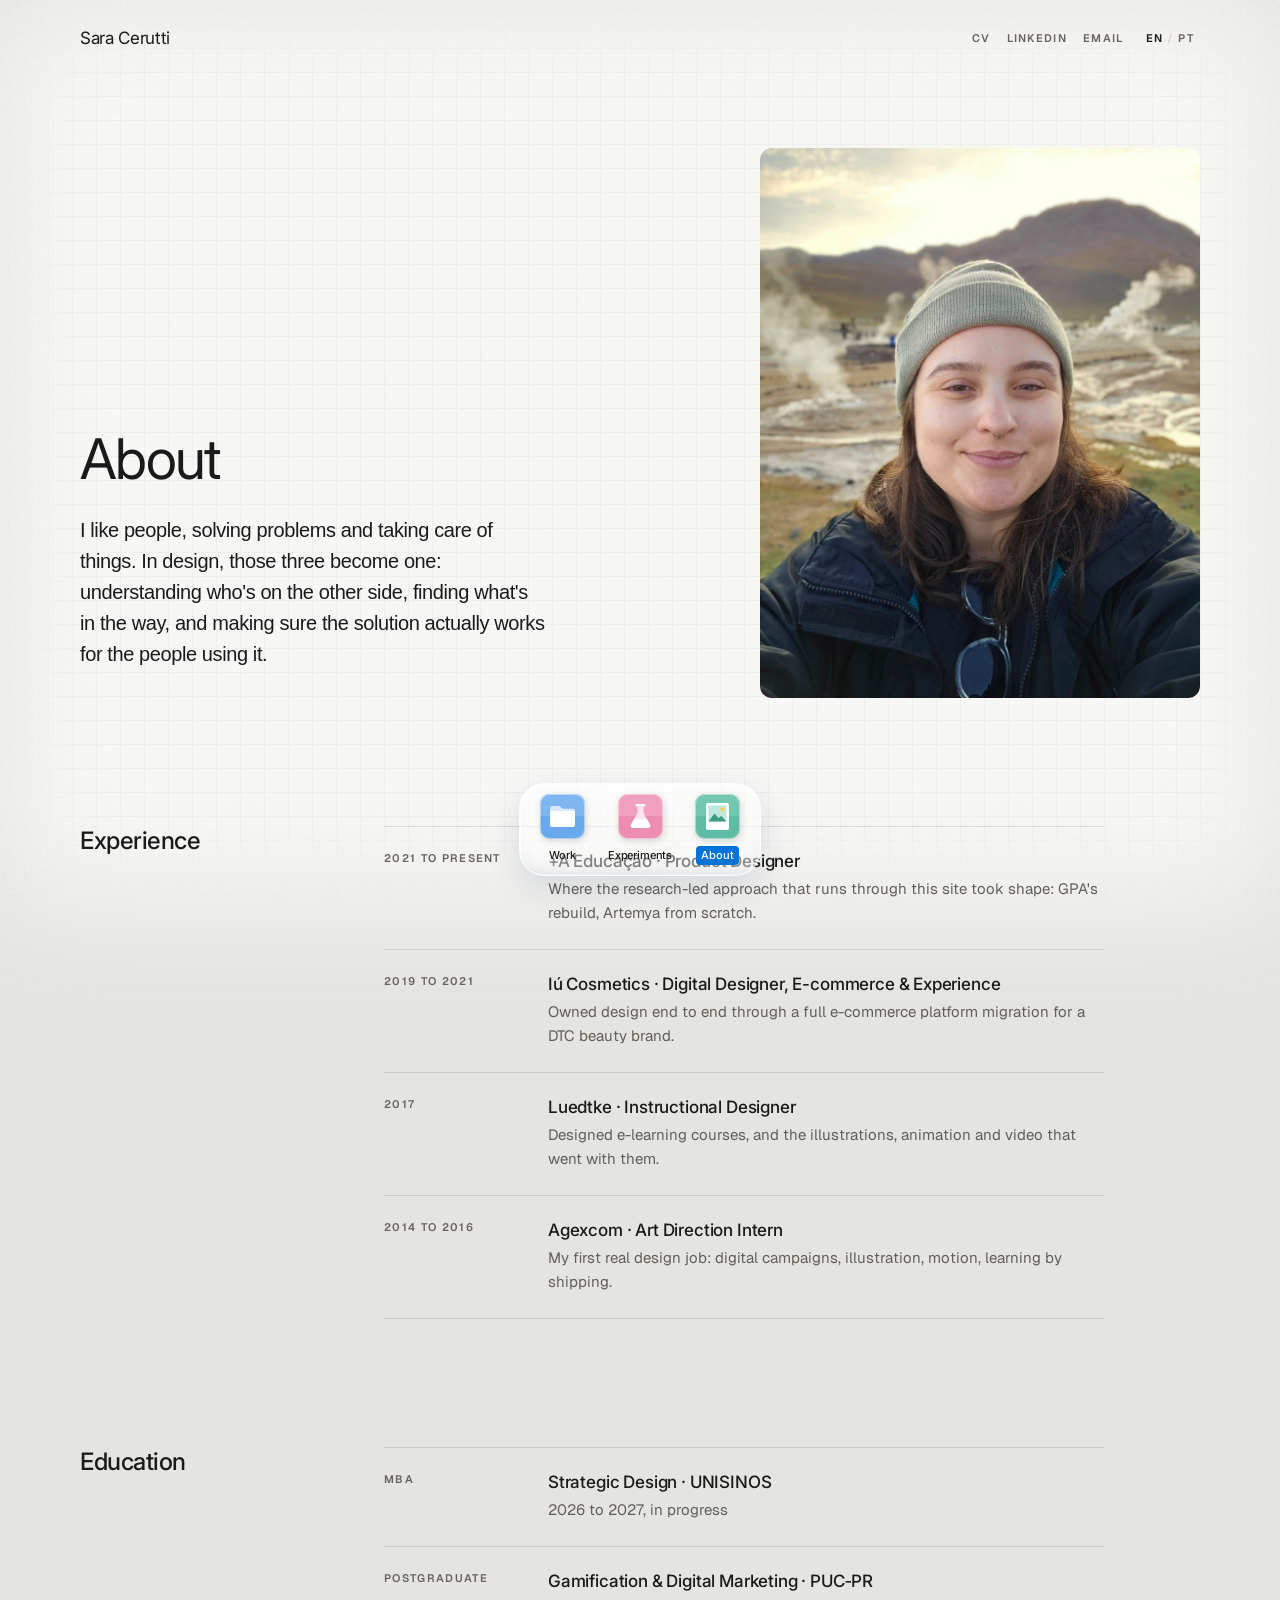
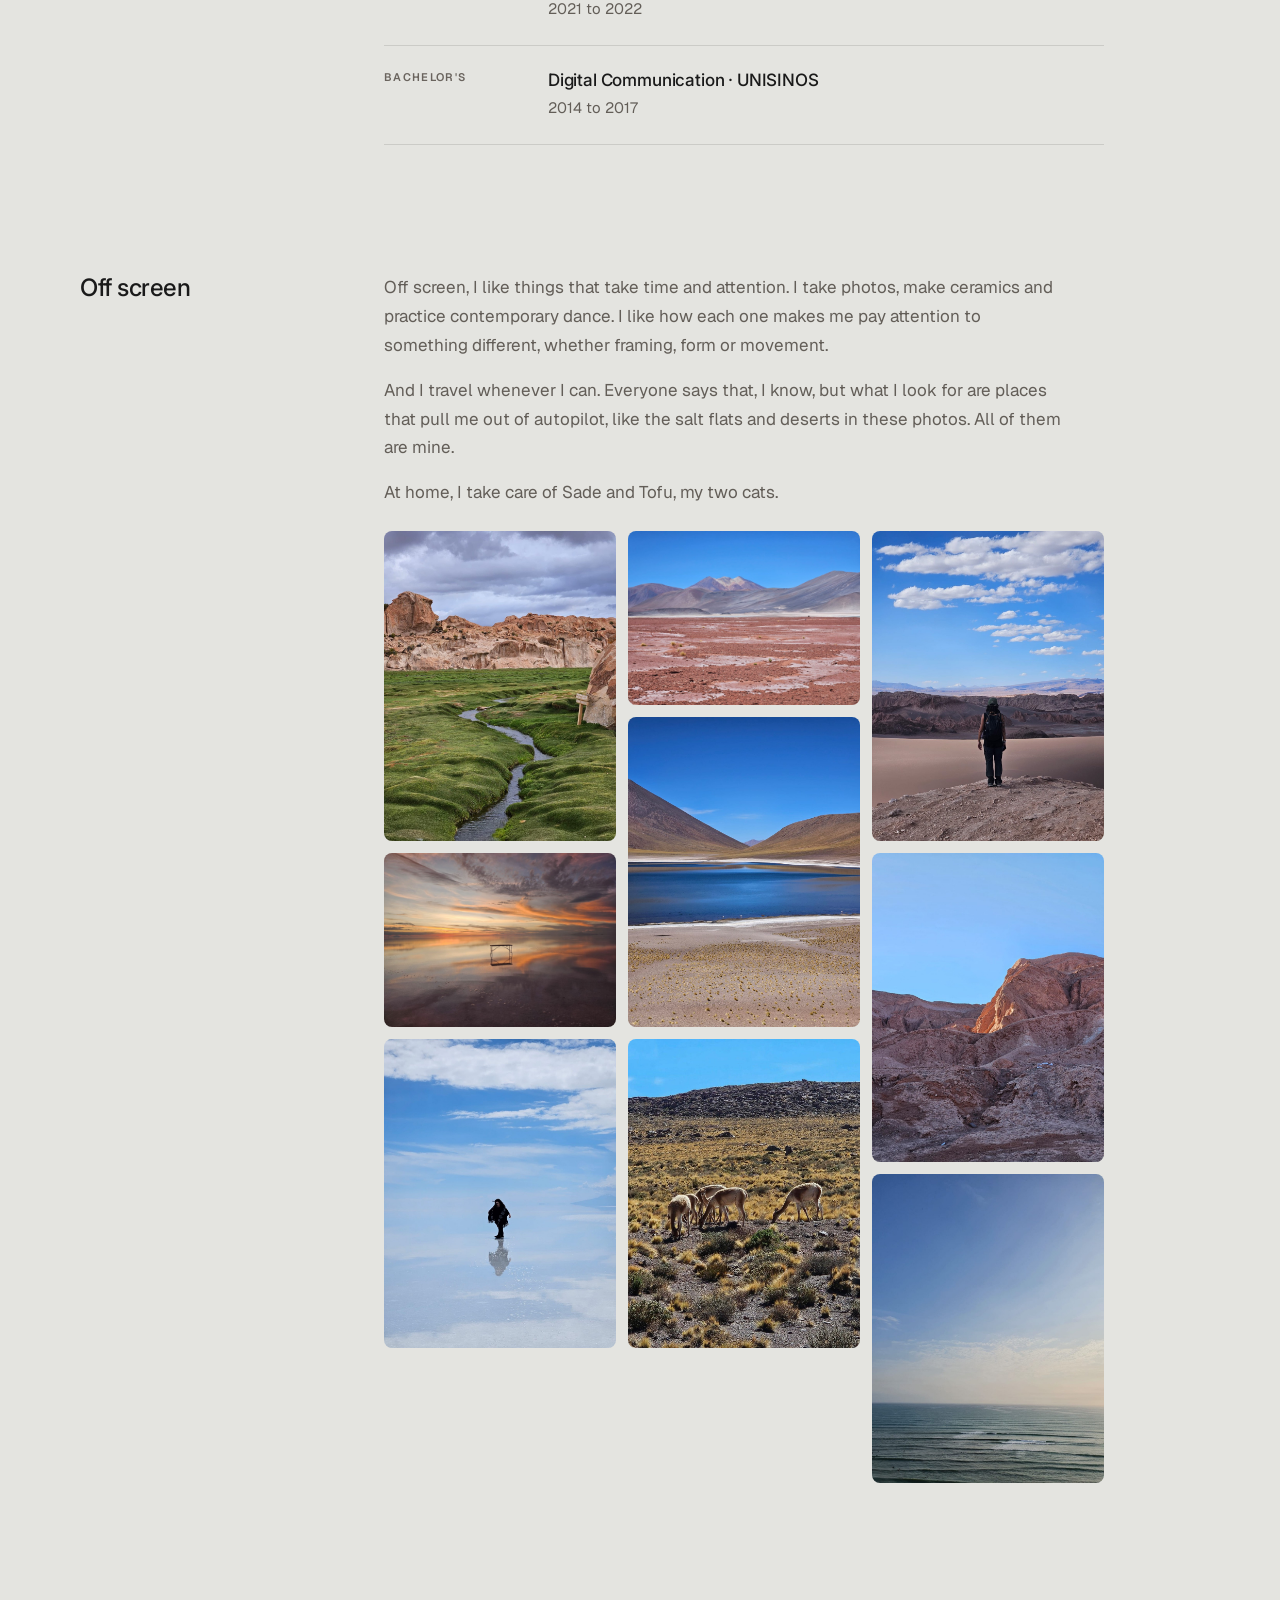
==== commit 7f1298b8: "Menu na opção B (opção A guardada em design/); transições entre páginas mais suaves Co-Authored-By: " ====
--- a/portfolio-sara-cerutti/about/index.html
+++ b/portfolio-sara-cerutti/about/index.html
@@ -152,17 +152,15 @@
   <nav class="dock" aria-label="Main">
     <div class="dock-bar">
       <a class="dock-item" href="../index.html#work">
-        <span class="dock-icon dock-icon--folder" aria-hidden="true">
-          <svg viewBox="0 0 58 45"><path d="M3 6.5A3.5 3.5 0 0 1 6.5 3h14.2a3.5 3.5 0 0 1 2.6 1.2L26.6 8H51.5A3.5 3.5 0 0 1 55 11.5v4H3z" fill="#7fb3ec"/><rect x="3" y="11" width="52" height="31" rx="3.5" fill="#a9cff7"/><rect x="3" y="11" width="52" height="3" rx="1.5" fill="#c4def9"/></svg>
-        </span>
+        <span class="dock-icon dock-icon--folder" aria-hidden="true"><svg viewBox="0 0 45 45"><rect width="45" height="45" rx="10" fill="#6aa8ec"/><rect width="45" height="22" rx="10" fill="#7fb6f0"/><rect y="12" width="45" height="10" fill="#7fb6f0"/><rect x="0.5" y="0.5" width="44" height="44" rx="9.5" fill="none" stroke="#ffffff" stroke-opacity=".45"/><path d="M10 14.5a2.5 2.5 0 0 1 2.5-2.5h6.3a2.5 2.5 0 0 1 1.9.9l1.6 1.9h10.2a2.5 2.5 0 0 1 2.5 2.5v2H10z" fill="#d6e8fc"/><rect x="10" y="17" width="25" height="16" rx="2.5" fill="#ffffff"/></svg></span>
         <span class="dock-label" data-i18n="dockWork">Work</span>
       </a>
       <a class="dock-item" href="../experiments/index.html">
-        <span class="dock-icon dock-icon--lab" aria-hidden="true"><svg viewBox="0 0 58 45"><rect x="21" y="3" width="16" height="3.5" rx="1.75" fill="#e98fb2"/><path d="M24 6h10v10.5l10.6 19.2A3.6 3.6 0 0 1 41.4 41H16.6a3.6 3.6 0 0 1-3.2-5.3L24 16.5z" fill="#ffd4e3"/><path d="M18.2 27h21.6l4.8 8.7A3.6 3.6 0 0 1 41.4 41H16.6a3.6 3.6 0 0 1-3.2-5.3z" fill="#f6a8c5"/><rect x="17.6" y="27" width="22.8" height="2.6" rx="1.3" fill="#fbc3d7"/><circle cx="25" cy="34.5" r="1.6" fill="#ffe3ed"/><circle cx="31" cy="32" r="1.1" fill="#ffe3ed"/></svg></span>
+        <span class="dock-icon dock-icon--lab" aria-hidden="true"><svg viewBox="0 0 45 45"><rect width="45" height="45" rx="10" fill="#ec8db1"/><rect width="45" height="22" rx="10" fill="#f19fbe"/><rect y="12" width="45" height="10" fill="#f19fbe"/><rect x="0.5" y="0.5" width="44" height="44" rx="9.5" fill="none" stroke="#ffffff" stroke-opacity=".45"/><rect x="17.5" y="10" width="10" height="2.4" rx="1.2" fill="#ffffff"/><path d="M19.5 12.4h6v6.4l6.3 11.4A2.4 2.4 0 0 1 29.7 34H15.3a2.4 2.4 0 0 1-2.1-3.8l6.3-11.4z" fill="#fde4ee"/><path d="M16.1 25h12.8l2.9 5.2A2.4 2.4 0 0 1 29.7 34H15.3a2.4 2.4 0 0 1-2.1-3.8z" fill="#ffffff"/></svg></span>
         <span class="dock-label" data-i18n="dockExperiments">Experiments</span>
       </a>
       <a class="dock-item" href="index.html#work" aria-current="page">
-        <span class="dock-icon dock-icon--profile" aria-hidden="true"><svg viewBox="0 0 58 45"><rect x="13" y="3" width="32" height="39" rx="2.5" fill="#fffaf0"/><rect x="13" y="3" width="32" height="2.4" rx="1.2" fill="#ffffff"/><rect x="16.5" y="6.5" width="25" height="24" rx="1.5" fill="#a8dccf"/><circle cx="35" cy="13" r="3.2" fill="#fbe39a"/><path d="M16.5 30.5 25 19l6 7 3.5-4 7 8.5z" fill="#5fb3a1"/><path d="M16.5 30.5 25 19l3 3.5-7 8z" fill="#7cc4b3"/><rect x="16.5" y="35" width="12" height="2" rx="1" fill="#e9e3d4"/></svg></span>
+        <span class="dock-icon dock-icon--profile" aria-hidden="true"><svg viewBox="0 0 45 45"><rect width="45" height="45" rx="10" fill="#5fbba4"/><rect width="45" height="22" rx="10" fill="#72c7b1"/><rect y="12" width="45" height="10" fill="#72c7b1"/><rect x="0.5" y="0.5" width="44" height="44" rx="9.5" fill="none" stroke="#ffffff" stroke-opacity=".45"/><rect x="11" y="9" width="23" height="27" rx="2" fill="#ffffff"/><rect x="13.5" y="11.5" width="18" height="16" rx="1" fill="#bfe7dc"/><circle cx="27.3" cy="15.4" r="2.1" fill="#f7cf5c"/><path d="M13.5 27.5 19.5 19.5l4.2 4.8 2.4-2.6 5.4 5.8z" fill="#3e9a84"/></svg></span>
         <span class="dock-label" data-i18n="dockAbout">About</span>
       </a>
     </div>
--- a/portfolio-sara-cerutti/v2.css
+++ b/portfolio-sara-cerutti/v2.css
@@ -2252,22 +2252,100 @@
   overscroll-behavior-y: none;
 }
 
-/* Dock: all three icons are objects in the folder's style (same box, no tile, same shadow) */
+/* Dock: three app-style tiles (option B); option A is saved in design/dock-opcao-a.html */
+.dock-icon--folder,
 .dock-icon--lab,
 .dock-icon--profile {
-  width: 58px;
+  width: 45px;
   height: 45px;
-  border-radius: 0;
+  border-radius: 10px;
   overflow: visible;
   background: none;
   box-shadow: none;
-  filter: drop-shadow(rgba(0, 0, 0, 0.12) 1px 2px 3px);
+  filter: drop-shadow(rgba(0, 0, 0, 0.14) 1px 2px 3px);
 }
 
 @media (max-width: 760px) {
+  .dock-icon--folder,
   .dock-icon--lab,
   .dock-icon--profile {
-    width: 56px;
+    width: 50px;
     height: 50px;
   }
 }
+
+/* Selected dock label: same outer height as the others, so the icon doesn't jump */
+.dock-item[aria-current="page"] .dock-label {
+  margin: 1.5px 0;
+}
+
+@media (max-width: 760px) {
+  .dock-item[aria-current="page"] .dock-label {
+    margin: 0;
+  }
+}
+
+/* ---------- Page transitions ----------
+   Browsers that support cross-document view transitions crossfade between pages.
+   The dock and the header keep their place, so only the content changes. */
+@view-transition {
+  navigation: auto;
+}
+
+.dock {
+  view-transition-name: dock;
+}
+
+.v2-top,
+.h-top {
+  view-transition-name: top;
+}
+
+::view-transition-old(root) {
+  animation: vtOut 0.18s cubic-bezier(0.4, 0, 1, 1) both;
+}
+
+::view-transition-new(root) {
+  animation: vtIn 0.32s cubic-bezier(0.22, 1, 0.36, 1) both;
+}
+
+::view-transition-group(dock),
+::view-transition-group(top) {
+  animation-duration: 0.32s;
+}
+
+@keyframes vtOut {
+  to { opacity: 0; }
+}
+
+@keyframes vtIn {
+  from { opacity: 0; transform: translateY(12px); }
+}
+
+@media (prefers-reduced-motion: reduce) {
+  ::view-transition-old(root),
+  ::view-transition-new(root),
+  ::view-transition-group(dock),
+  ::view-transition-group(top) {
+    animation: none;
+  }
+}
+
+/* Home panels: shorter exit, quicker deal, so the switch doesn't feel stuck */
+.hc-leaving-up {
+  animation: hcLeaveUp 0.22s cubic-bezier(0.4, 0, 1, 1) forwards;
+}
+
+.hc-leaving-down {
+  animation: hcLeaveDown 0.22s cubic-bezier(0.4, 0, 1, 1) forwards;
+}
+
+.hc-entering-down {
+  animation-duration: 0.42s;
+}
+
+.hc-entering .h-card,
+.hc-entering .h-section-head {
+  animation-duration: 0.5s;
+  animation-delay: calc(var(--i, 0) * 60ms);
+}
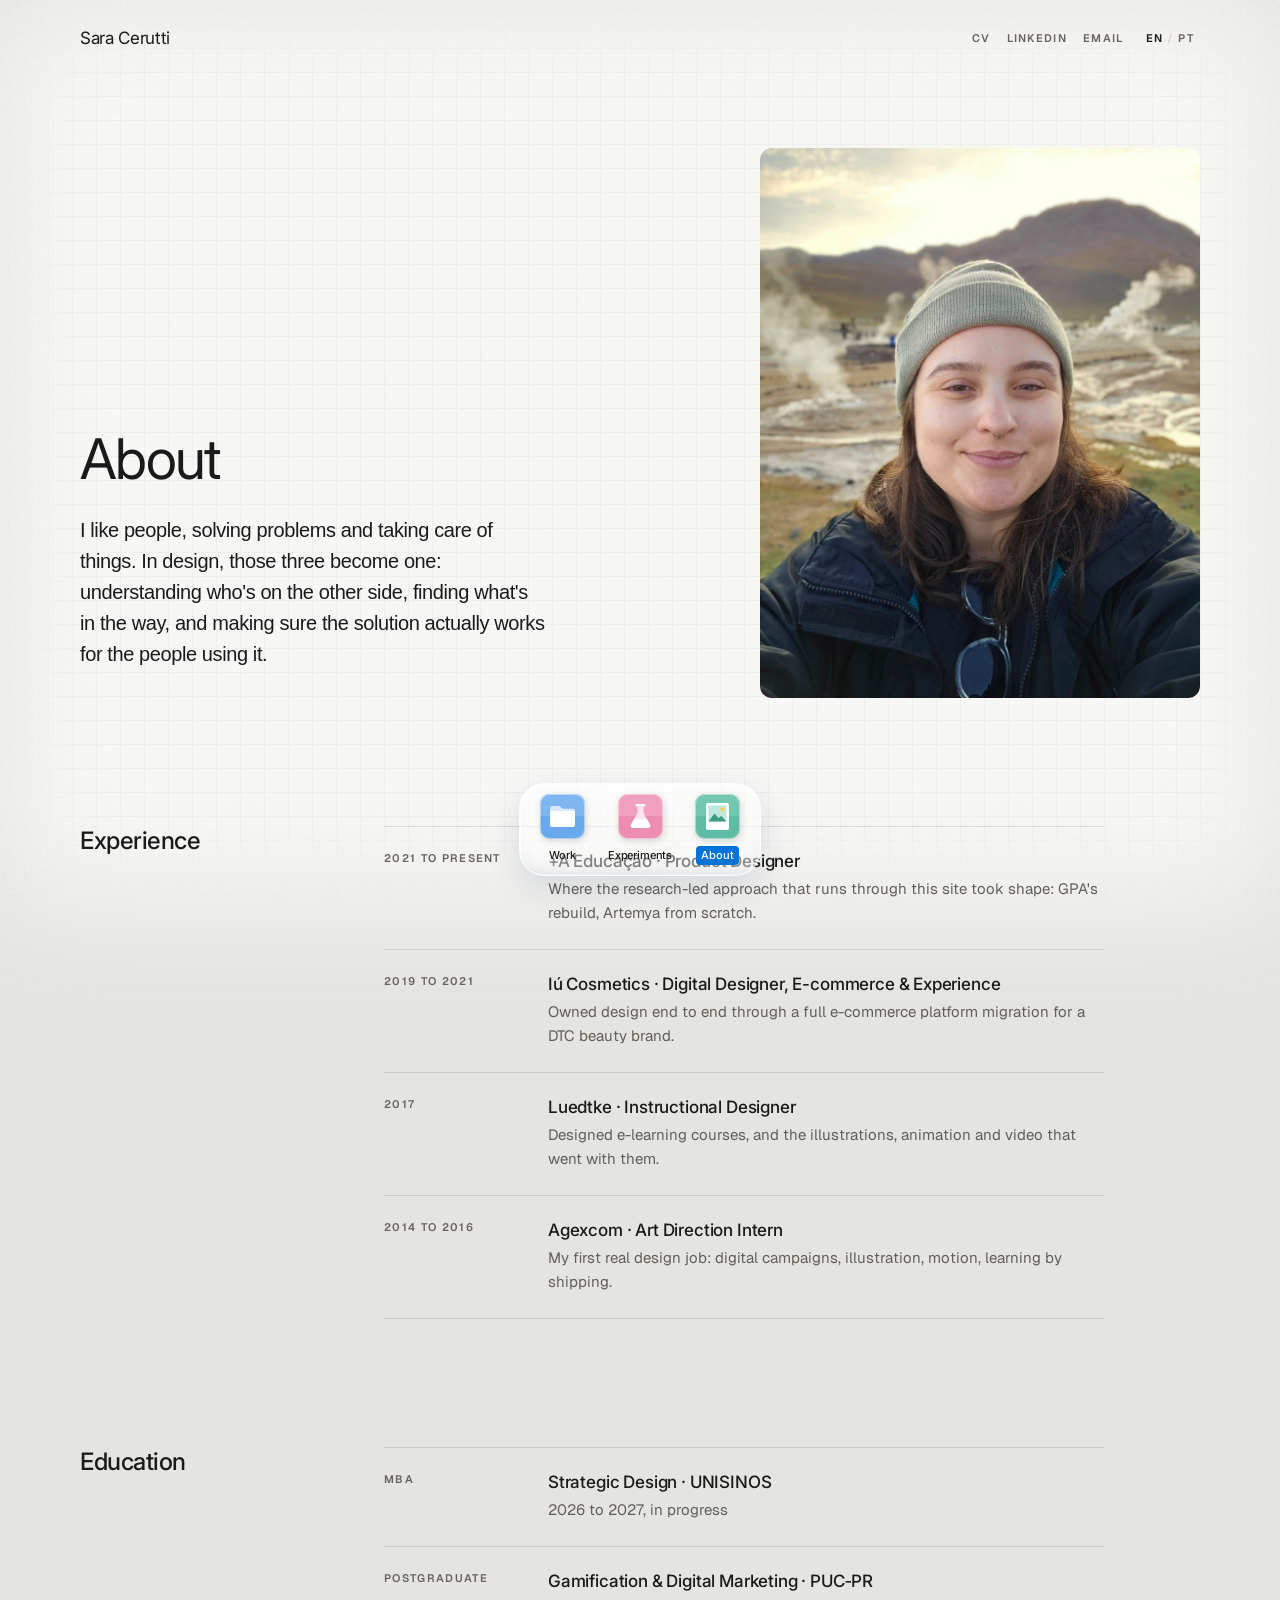
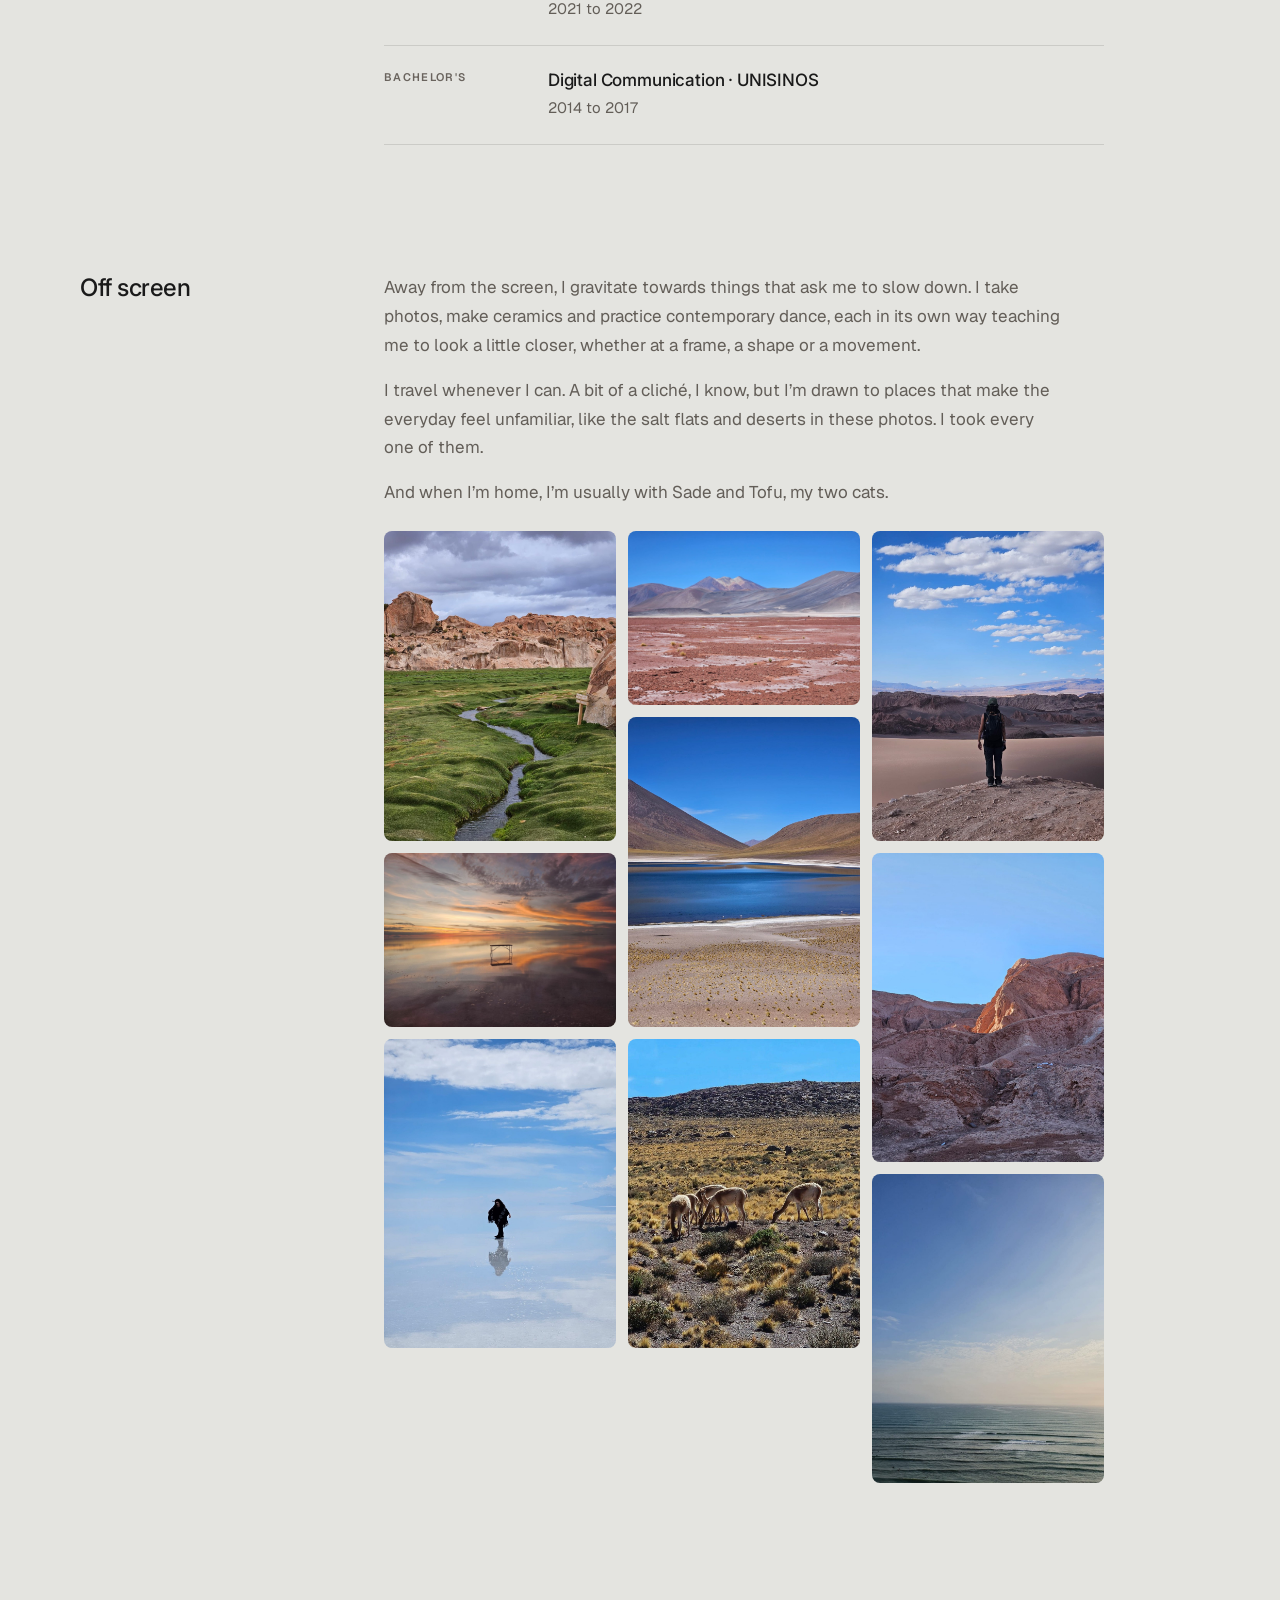
==== commit a13ff42c: "Sobre: novo texto do Fora da tela Co-Authored-By: Claude Opus 5.5 <noreply@anthropic.com>" ====
--- a/portfolio-sara-cerutti/about/index.html
+++ b/portfolio-sara-cerutti/about/index.html
@@ -125,9 +125,9 @@
     <section class="v2-block v2-section">
       <h2 class="v2-section-label" data-i18n="offL">Off screen</h2>
       <div class="v2-section-body">
-        <p class="v2-text" data-i18n="offLead">Off screen, I like things that take time and attention. I take photos, make ceramics and practice contemporary dance. I like how each one makes me pay attention to something different, whether framing, form or movement.</p>
-        <p class="v2-text" style="margin-top: 16px;" data-i18n="offTravel">And I travel whenever I can. Everyone says that, I know, but what I look for are places that pull me out of autopilot, like the salt flats and deserts in these photos. All of them are mine.</p>
-        <p class="v2-text" style="margin-top: 16px; margin-bottom: 24px;" data-i18n="offCats">At home, I take care of Sade and Tofu, my two cats.</p>
+        <p class="v2-text" data-i18n="offLead">Away from the screen, I gravitate towards things that ask me to slow down. I take photos, make ceramics and practice contemporary dance, each in its own way teaching me to look a little closer, whether at a frame, a shape or a movement.</p>
+        <p class="v2-text" style="margin-top: 16px;" data-i18n="offTravel">I travel whenever I can. A bit of a cliché, I know, but I’m drawn to places that make the everyday feel unfamiliar, like the salt flats and deserts in these photos. I took every one of them.</p>
+        <p class="v2-text" style="margin-top: 16px; margin-bottom: 24px;" data-i18n="offCats">And when I’m home, I’m usually with Sade and Tofu, my two cats.</p>
         <div class="v2-photos is-real">
           <figure><img src="photos/photo-1.jpg" loading="lazy" alt="A narrow stream winding through green wetland, with pale rock formations behind." data-i18n-alt="photo1" /></figure>
           <figure><img src="photos/photo-2.jpg" loading="lazy" alt="A folding table standing on a flooded salt flat at sunset, mirrored in the water." data-i18n-alt="photo2" /></figure>
@@ -170,8 +170,8 @@
   <script>
     initV2({
       en: {
-        offTravel: "And I travel whenever I can. Everyone says that, I know, but what I look for are places that pull me out of autopilot, like the salt flats and deserts in these photos. All of them are mine.",
-        offCats: "At home, I take care of Sade and Tofu, my two cats.",
+        offTravel: "I travel whenever I can. A bit of a cliché, I know, but I’m drawn to places that make the everyday feel unfamiliar, like the salt flats and deserts in these photos. I took every one of them.",
+        offCats: "And when I’m home, I’m usually with Sade and Tofu, my two cats.",
         title: "About",
         lead: "I like people, solving problems and taking care of things. In design, those three become one: understanding who's on the other side, finding what's in the way, and making sure the solution actually works for the people using it.",
         phPortrait: "Portrait of Sara",
@@ -190,7 +190,7 @@
         edu2L: "Postgraduate", edu2role: "Gamification & Digital Marketing · PUC‑PR", edu2: "2021 to 2022",
         edu3L: "Bachelor's", edu3role: "Digital Communication · UNISINOS", edu3: "2014 to 2017",
         offL: "Off screen",
-        offLead: "Off screen, I like things that take time and attention. I take photos, make ceramics and practice contemporary dance. I like how each one makes me pay attention to something different, whether framing, form or movement.",
+        offLead: "Away from the screen, I gravitate towards things that ask me to slow down. I take photos, make ceramics and practice contemporary dance, each in its own way teaching me to look a little closer, whether at a frame, a shape or a movement.",
         portraitAlt: "Sara smiling, wearing a beanie, with steaming geysers and mountains behind her.",
         photo1: "A narrow stream winding through green wetland, with pale rock formations behind.",
         photo2: "A folding table standing on a flooded salt flat at sunset, mirrored in the water.",
@@ -203,8 +203,8 @@
         photo9: "A calm sea under a pale, wide sky."
       },
       pt: {
-        offTravel: "E viajo sempre que posso. Todo mundo diz isso, eu sei, mas o que eu procuro são lugares que me tiram do automático, como os salares e desertos destas fotos. Todas são minhas.",
-        offCats: "Em casa, cuido da Sade e do Tofu, meus dois gatos.",
+        offTravel: "Viajo sempre que posso. Meio clichê, eu sei, mas me atraem lugares que fazem o dia a dia parecer desconhecido, como os salares e desertos destas fotos. Tirei todas elas.",
+        offCats: "E, quando estou em casa, quase sempre estou com a Sade e o Tofu, meus dois gatos.",
         title: "Sobre",
         lead: "Gosto de pessoas, de resolver problemas e de cuidar. No design, essas três coisas viram uma só: entender quem está do outro lado, achar o que está travando e cuidar para que a solução funcione de verdade para quem usa.",
         phPortrait: "Retrato da Sara",
@@ -223,7 +223,7 @@
         edu2L: "Pós-graduação", edu2role: "Gamificação e Marketing Digital · PUC‑PR", edu2: "2021 a 2022",
         edu3L: "Graduação", edu3role: "Comunicação Digital · UNISINOS", edu3: "2014 a 2017",
         offL: "Fora da tela",
-        offLead: "Fora da tela, gosto de coisas que pedem tempo e atenção. Fotografo, faço cerâmica e pratico dança contemporânea. Gosto de como cada uma me faz prestar atenção em coisas diferentes, seja no enquadramento, na forma ou no movimento.",
+        offLead: "Longe da tela, me atraem coisas que pedem para desacelerar. Fotografo, faço cerâmica e pratico dança contemporânea, e cada uma, do seu jeito, me ensina a olhar um pouco mais de perto, seja para um enquadramento, uma forma ou um movimento.",
         portraitAlt: "Sara sorrindo, de gorro, com gêiseres soltando vapor e montanhas atrás.",
         photo1: "Um riacho estreito cortando um banhado verde, com formações de rocha clara ao fundo.",
         photo2: "Uma mesa dobrável sobre um salar alagado ao pôr do sol, espelhada na água.",
--- a/portfolio-sara-cerutti/v2.css
+++ b/portfolio-sara-cerutti/v2.css
@@ -2349,3 +2349,176 @@
   animation-duration: 0.5s;
   animation-delay: calc(var(--i, 0) * 60ms);
 }
+
+/* ---------- Microinteractions ---------- */
+
+/* 1 and 7. Zoomable images and the lightbox */
+.is-zoomable {
+  cursor: zoom-in;
+  transition: transform 0.25s var(--ease-out), box-shadow 0.25s var(--ease-out);
+}
+
+.is-zoomable:focus-visible {
+  outline: 2px solid var(--focus-ring);
+  outline-offset: 3px;
+}
+
+@media (hover: hover) {
+  .v2-shot.is-zoomable:hover {
+    box-shadow: 0 10px 28px -12px rgba(30, 26, 21, 0.28);
+  }
+
+  .v2-photos.is-real img.is-zoomable:hover {
+    transform: translateY(-3px);
+    box-shadow: 0 12px 24px -12px rgba(30, 26, 21, 0.35);
+  }
+}
+
+.v2-lightbox {
+  width: 100vw;
+  max-width: none;
+  height: 100dvh;
+  max-height: none;
+  margin: 0;
+  padding: 56px 16px 24px;
+  border: 0;
+  background: transparent;
+  display: none;
+  align-items: center;
+  justify-content: center;
+}
+
+.v2-lightbox[open] {
+  display: flex;
+}
+
+.v2-lightbox::backdrop {
+  background: rgba(20, 18, 15, 0.78);
+  -webkit-backdrop-filter: blur(6px);
+  backdrop-filter: blur(6px);
+  opacity: 0;
+  transition: opacity 0.2s ease;
+}
+
+.v2-lightbox.is-open::backdrop {
+  opacity: 1;
+}
+
+.v2-lightbox figure {
+  margin: 0;
+  display: flex;
+  flex-direction: column;
+  align-items: center;
+  gap: 12px;
+  max-width: min(1400px, 100%);
+  opacity: 0;
+  transform: scale(0.96);
+  transition: opacity 0.2s ease, transform 0.24s var(--ease-out);
+}
+
+.v2-lightbox.is-open figure {
+  opacity: 1;
+  transform: none;
+}
+
+.v2-lightbox img {
+  display: block;
+  max-width: 100%;
+  max-height: calc(100dvh - 140px);
+  width: auto;
+  height: auto;
+  border-radius: var(--radius-s);
+  background: #fff;
+}
+
+.v2-lightbox figcaption {
+  max-width: 64ch;
+  font-family: var(--sans);
+  font-size: 0.875rem;
+  line-height: 1.5;
+  text-align: center;
+  color: rgba(255, 255, 255, 0.86);
+}
+
+.v2-lightbox-close {
+  position: fixed;
+  top: 16px;
+  right: 16px;
+  display: grid;
+  place-items: center;
+  width: 40px;
+  height: 40px;
+  padding: 0;
+  border: 0;
+  border-radius: 50%;
+  background: rgba(255, 255, 255, 0.14);
+  color: #fff;
+  cursor: pointer;
+  transition: background-color 0.2s ease;
+}
+
+.v2-lightbox-close:hover,
+.v2-lightbox-close:focus-visible {
+  background: rgba(255, 255, 255, 0.26);
+}
+
+.v2-lightbox-close svg {
+  width: 16px;
+  height: 16px;
+}
+
+/* 3. Reading progress along the bottom of the header */
+.v2-progress {
+  position: absolute;
+  left: calc(50% - 50vw);
+  right: calc(50% - 50vw);
+  bottom: -1px;
+  height: 2px;
+  background: var(--dock-select);
+  transform: scaleX(0);
+  transform-origin: left center;
+  pointer-events: none;
+}
+
+/* 5. Arrows nudge toward where they lead */
+.v2-back svg,
+.v2-next .v2-cta svg {
+  transition: transform 0.2s var(--ease-out);
+}
+
+.v2-back:hover svg,
+.v2-back:focus-visible svg {
+  transform: translateX(-3px);
+}
+
+.v2-next:hover .v2-cta svg,
+.v2-next:focus-visible .v2-cta svg {
+  transform: translateX(3px);
+}
+
+/* 6. Language switch: content fades out and back in */
+main,
+.v2-main {
+  transition: opacity 0.14s ease;
+}
+
+.is-lang-switching main,
+.is-lang-switching .v2-main {
+  opacity: 0;
+}
+
+@media (prefers-reduced-motion: reduce) {
+  .is-zoomable,
+  .v2-lightbox::backdrop,
+  .v2-lightbox figure,
+  .v2-back svg,
+  .v2-next .v2-cta svg,
+  main,
+  .v2-main {
+    transition: none;
+  }
+
+  .v2-photos.is-real img.is-zoomable:hover {
+    transform: none;
+  }
+}
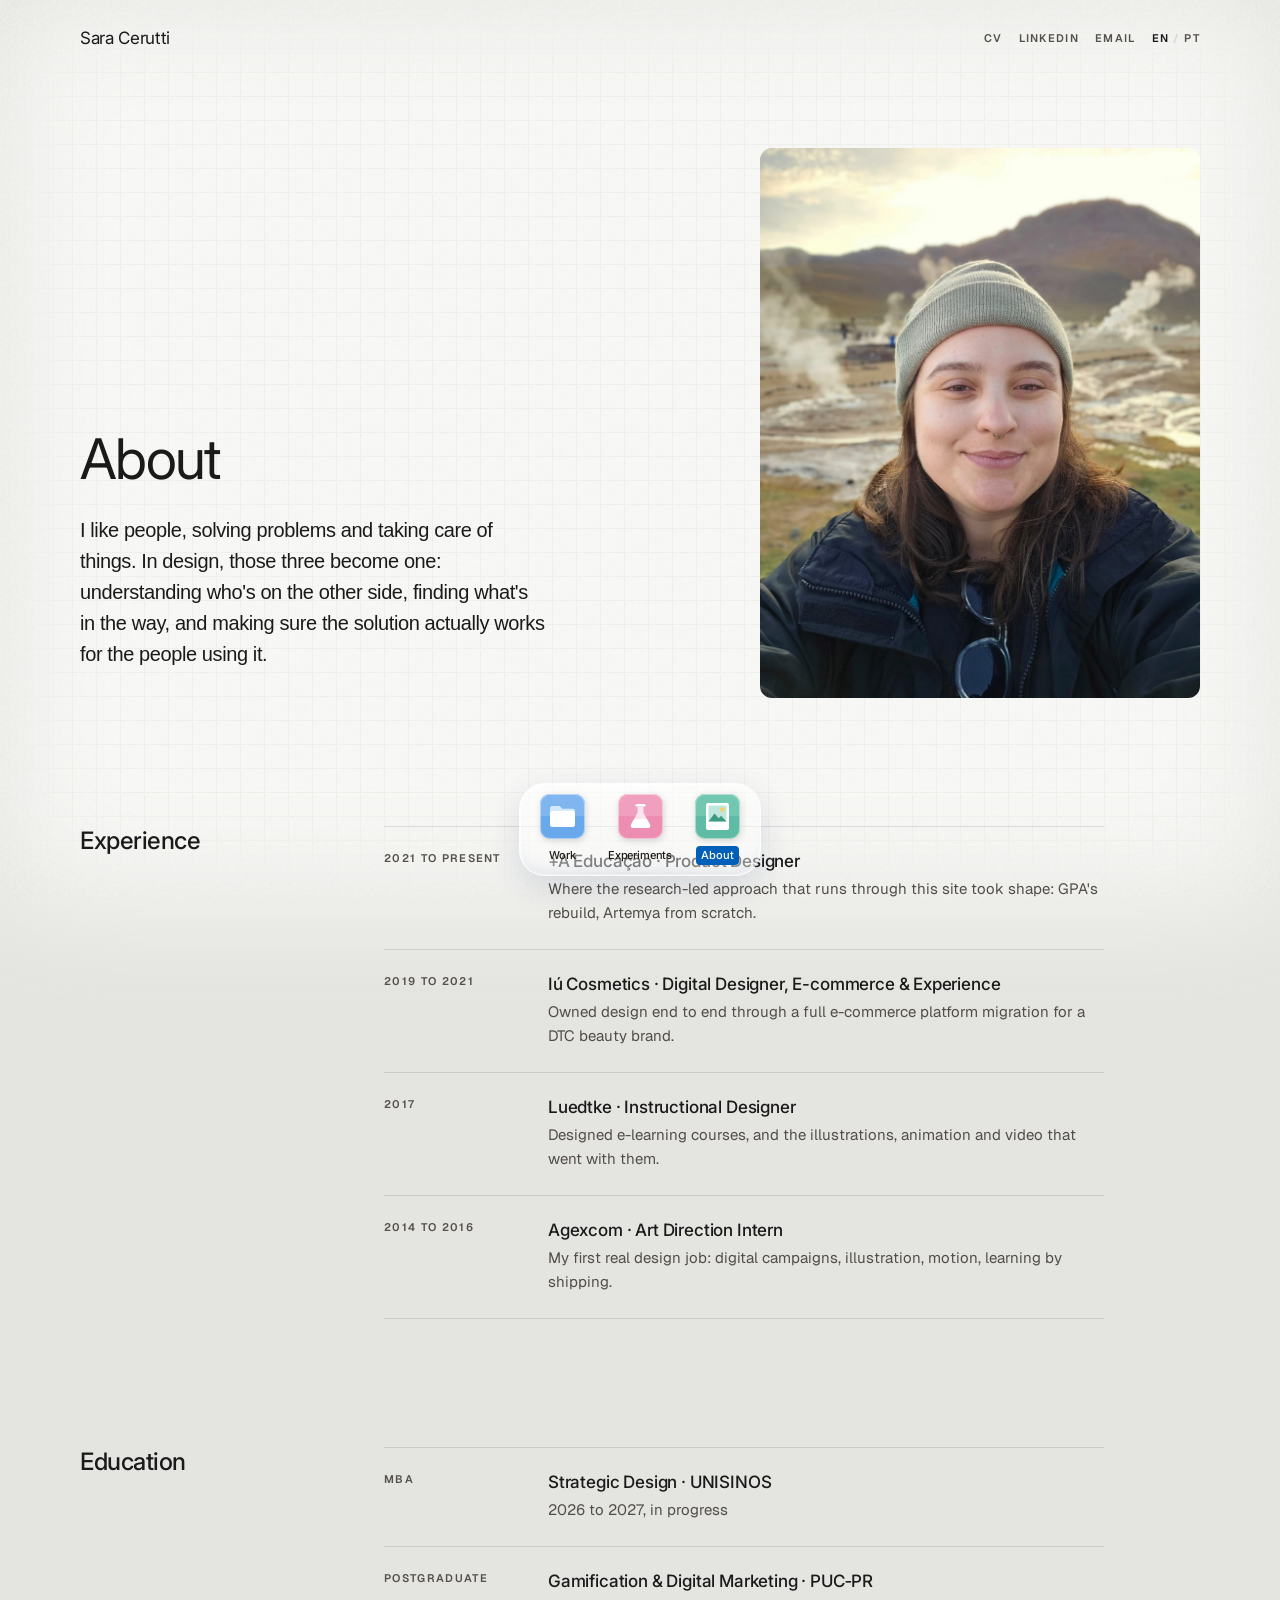
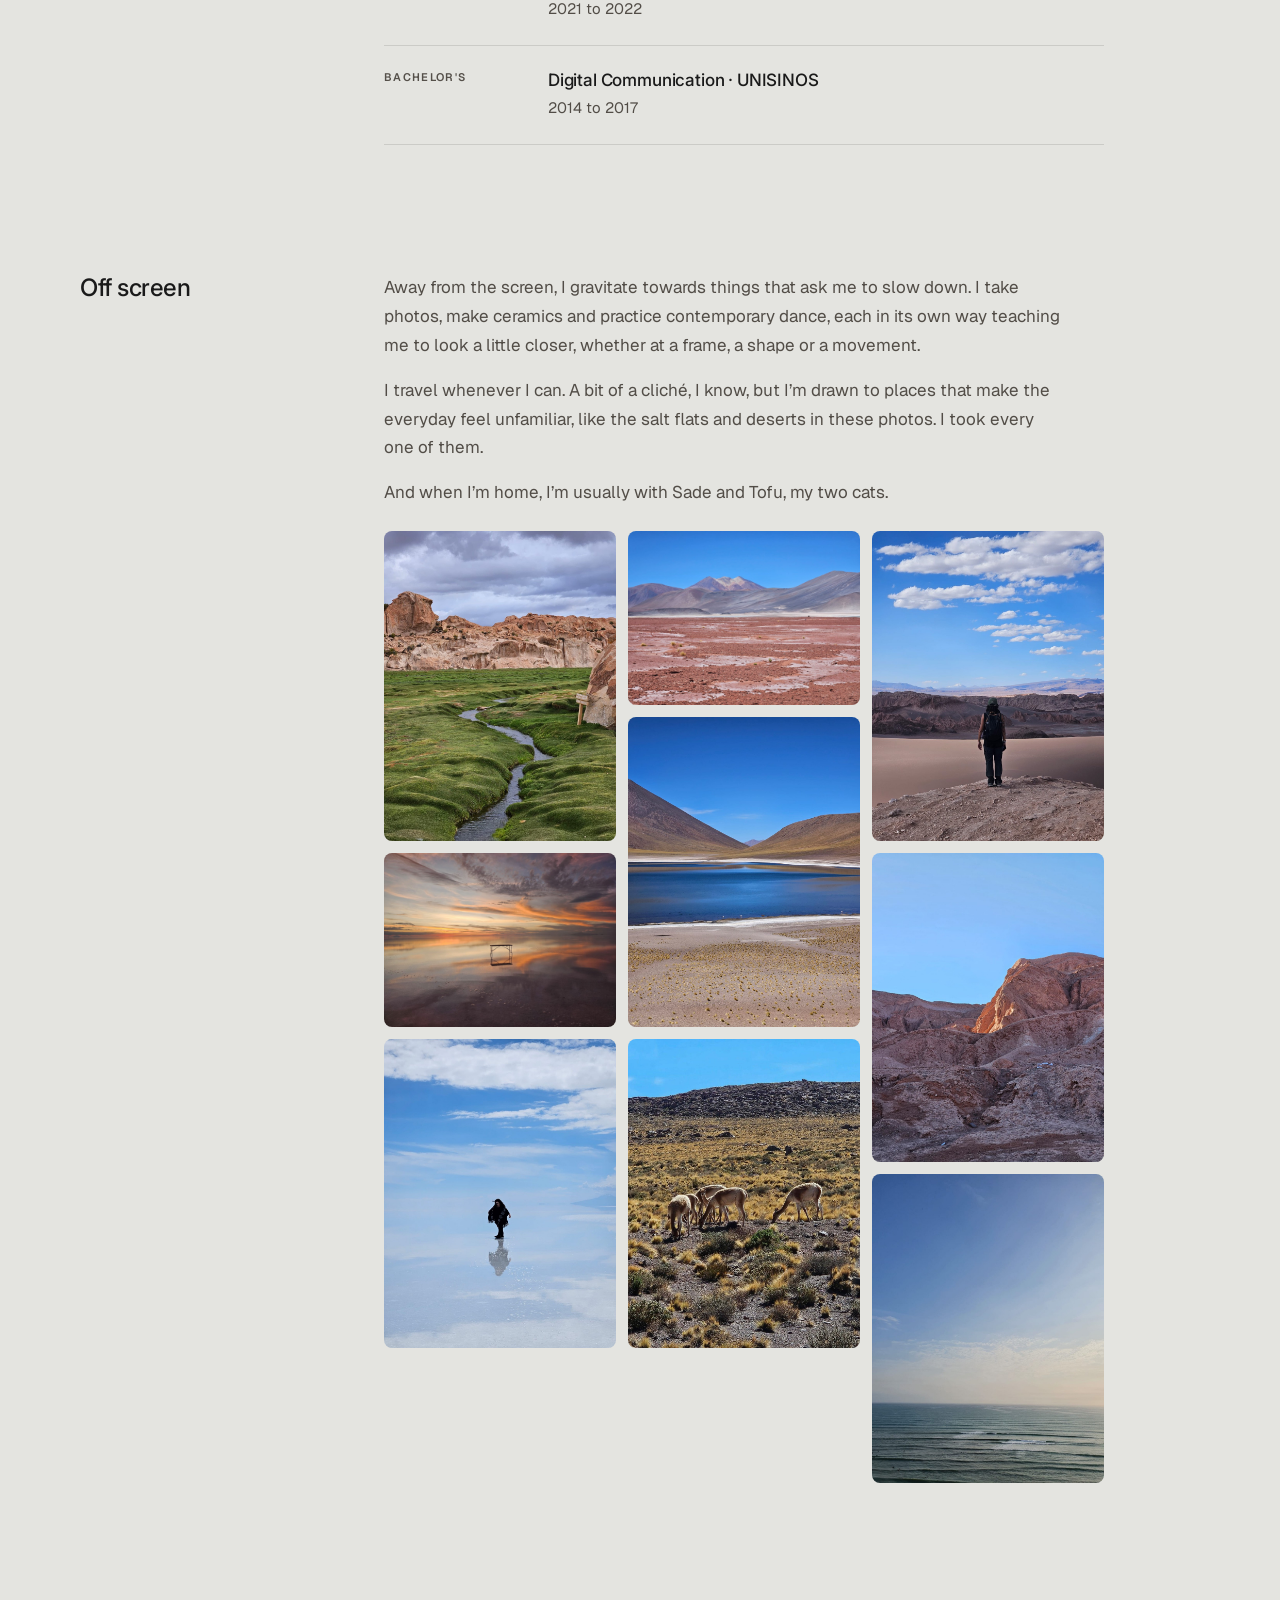
==== commit 04f446d0: "Acessibilidade: pausa no loop, pular para o conteúdo, foco visível sob header e menu, alvos maiores," ====
--- a/portfolio-sara-cerutti/about/index.html
+++ b/portfolio-sara-cerutti/about/index.html
@@ -33,6 +33,7 @@
   <link rel="stylesheet" href="../v2.css" />
 </head>
 <body>
+  <a class="skip-link" href="#main" data-i18n="skip">Skip to content</a>
   <div class="v2-bg" aria-hidden="true"></div>
   <header class="v2-top">
     <a class="v2-name" href="../index.html">Sara Cerutti</a>
@@ -40,7 +41,7 @@
       <a class="about-link keep" href="../resume.pdf" data-href-en="../resume.pdf" data-href-pt="../resume-pt.pdf" download="Sara-Cerutti-Resume.pdf" data-download-en="Sara-Cerutti-Resume.pdf" data-download-pt="Sara-Cerutti-Curriculo.pdf" data-i18n="resume">CV</a>
       <a class="about-link" href="https://www.linkedin.com/in/saramllr/" target="_blank" rel="noopener">LinkedIn</a>
       <a class="about-link" href="mailto:saracmuller@gmail.com">Email</a>
-      <button class="lang-toggle" type="button" data-lang-toggle aria-label="Switch language">
+      <button class="lang-toggle" type="button" data-lang-toggle aria-label="Switch to Portuguese" data-i18n-label="langSwitch">
         <span data-lang-code="en" aria-hidden="true" class="is-active">EN</span>
         <span class="lang-sep" aria-hidden="true">/</span>
         <span data-lang-code="pt" aria-hidden="true">PT</span>
@@ -48,7 +49,7 @@
     </div>
   </header>
 
-  <main class="v2-main">
+  <main id="main" tabindex="-1" class="v2-main">
     <section class="v2-about-hero">
       <div>
         <h1 class="v2-title" data-i18n="title">About</h1>
--- a/portfolio-sara-cerutti/styles.css
+++ b/portfolio-sara-cerutti/styles.css
@@ -2,8 +2,8 @@
   --ground-2: #f9fafa;
   --panel: #eef0f1;
   --primary: #1a1a1a;
-  --body-text: #635e58;
-  --muted: #6a645e;
+  --body-text: #524d47;
+  --muted: #55504a;
   --accent: #5c7a8a;
   --hairline: rgba(26, 26, 26, 0.12);
   --focus-ring: #3f5a68;
--- a/portfolio-sara-cerutti/v2.css
+++ b/portfolio-sara-cerutti/v2.css
@@ -13,8 +13,8 @@
   --accent-container: #dfe8ec;
   /* The accent fails AA as small text; text uses the darker slate of the same hue. */
   --accent-text: #3f5a68;
-  /* Cindy's #0081f2 gives 3.9:1 with white; #0073d9 is the closest of the same hue that passes AA. */
-  --dock-select: #0073d9;
+  /* Cindy's #0081f2 gives 3.9:1 with white; #005fb8 keeps the hue and reaches APCA Lc 86 for the 11px label. */
+  --dock-select: #005fb8;
   --dock-ink: #1e1a15;
   --card: #ffffff;
   --radius-s: 8px;
@@ -890,7 +890,7 @@
 .v2-caption {
   margin: 24px 0 0;
   font-family: var(--sans);
-  font-size: 0.75rem;
+  font-size: 0.8125rem;
   color: var(--muted);
 }
 
@@ -1107,7 +1107,7 @@
 .v2-pair figcaption {
   margin-top: 10px;
   font-family: var(--sans);
-  font-size: 0.75rem;
+  font-size: 0.8125rem;
   line-height: 1.5;
   color: var(--muted);
 }
@@ -2522,3 +2522,172 @@
     transform: none;
   }
 }
+
+/* Collapsible detail inside a case section */
+.v2-details {
+  margin-top: 28px;
+  border-top: 1px solid var(--hairline);
+  padding-top: 16px;
+}
+
+.v2-details summary {
+  display: inline-flex;
+  align-items: center;
+  gap: 8px;
+  font-family: var(--sans);
+  font-size: 0.8125rem;
+  font-weight: 600;
+  letter-spacing: 0.04em;
+  color: var(--muted);
+  cursor: pointer;
+  list-style: none;
+  transition: color 0.2s var(--ease-out);
+}
+
+.v2-details summary::-webkit-details-marker {
+  display: none;
+}
+
+.v2-details summary::before {
+  content: "";
+  width: 7px;
+  height: 7px;
+  border-right: 1.5px solid currentColor;
+  border-bottom: 1.5px solid currentColor;
+  transform: rotate(-45deg);
+  transition: transform 0.2s var(--ease-out);
+}
+
+.v2-details[open] summary::before {
+  transform: rotate(45deg);
+}
+
+.v2-details summary:hover,
+.v2-details summary:focus-visible {
+  color: var(--primary);
+}
+
+.v2-details > :not(summary) {
+  margin-top: 12px;
+}
+
+@media (prefers-reduced-motion: reduce) {
+  .v2-details summary,
+  .v2-details summary::before {
+    transition: none;
+  }
+}
+
+/* ---------- Accessibility ---------- */
+
+/* Keep focused elements clear of the sticky header and the dock (WCAG 2.4.11) */
+html {
+  scroll-padding-top: 96px;
+  scroll-padding-bottom: 150px;
+}
+
+/* Skip link: hidden until it receives keyboard focus */
+.skip-link {
+  position: fixed;
+  top: 12px;
+  left: 12px;
+  z-index: 100;
+  padding: 10px 14px;
+  border-radius: var(--radius-s);
+  background: var(--primary);
+  color: #ffffff;
+  font-family: var(--sans);
+  font-size: 0.875rem;
+  font-weight: 500;
+  transform: translateY(-160%);
+  transition: transform 0.15s ease;
+}
+
+.skip-link:focus {
+  transform: none;
+  outline: 2px solid var(--focus-ring);
+  outline-offset: 2px;
+}
+
+main:focus {
+  outline: none;
+}
+
+/* Bigger hit areas for the small header links, with no visual change (WCAG 2.5.8) */
+.v2-links .about-link,
+.v2-links .lang-toggle,
+.h-top .about-link,
+.h-top .lang-toggle {
+  padding: 6px 4px;
+  margin: -6px -4px;
+}
+
+.v2-back {
+  padding: 6px 0;
+  margin-bottom: -6px;
+}
+
+/* Product loop: pause control and the still shown while paused */
+.v2-loop-toggle {
+  display: inline-flex;
+  align-items: center;
+  gap: 6px;
+  min-height: 28px;
+  padding: 4px 10px 4px 8px;
+  border: 1px solid var(--hairline);
+  border-radius: var(--radius-pill);
+  background: var(--card);
+  color: var(--primary);
+  font-family: var(--sans);
+  font-size: 0.75rem;
+  font-weight: 500;
+  cursor: pointer;
+  transition: border-color 0.2s var(--ease-out);
+}
+
+.v2-loop-toggle:hover,
+.v2-loop-toggle:focus-visible {
+  border-color: var(--accent);
+}
+
+.v2-loop-toggle svg {
+  width: 12px;
+  height: 12px;
+}
+
+.v2-loop-toggle .i-play,
+.v2-demo.is-paused ~ .v2-demo-foot .v2-loop-toggle .i-pause {
+  display: none;
+}
+
+.v2-demo.is-paused ~ .v2-demo-foot .v2-loop-toggle .i-play {
+  display: block;
+}
+
+.v2-demo .shot-frame {
+  position: relative;
+}
+
+.v2-demo-still {
+  position: absolute;
+  top: 6px;
+  left: 6px;
+  width: calc(100% - 12px);
+  height: calc(100% - 12px);
+  border-radius: 9px;
+  background: #fff;
+  object-fit: cover;
+  object-position: top center;
+  display: none;
+}
+
+.v2-demo.is-paused .v2-demo-still {
+  display: block;
+}
+
+@media (prefers-reduced-motion: reduce) {
+  .skip-link,
+  .v2-loop-toggle {
+    transition: none;
+  }
+}
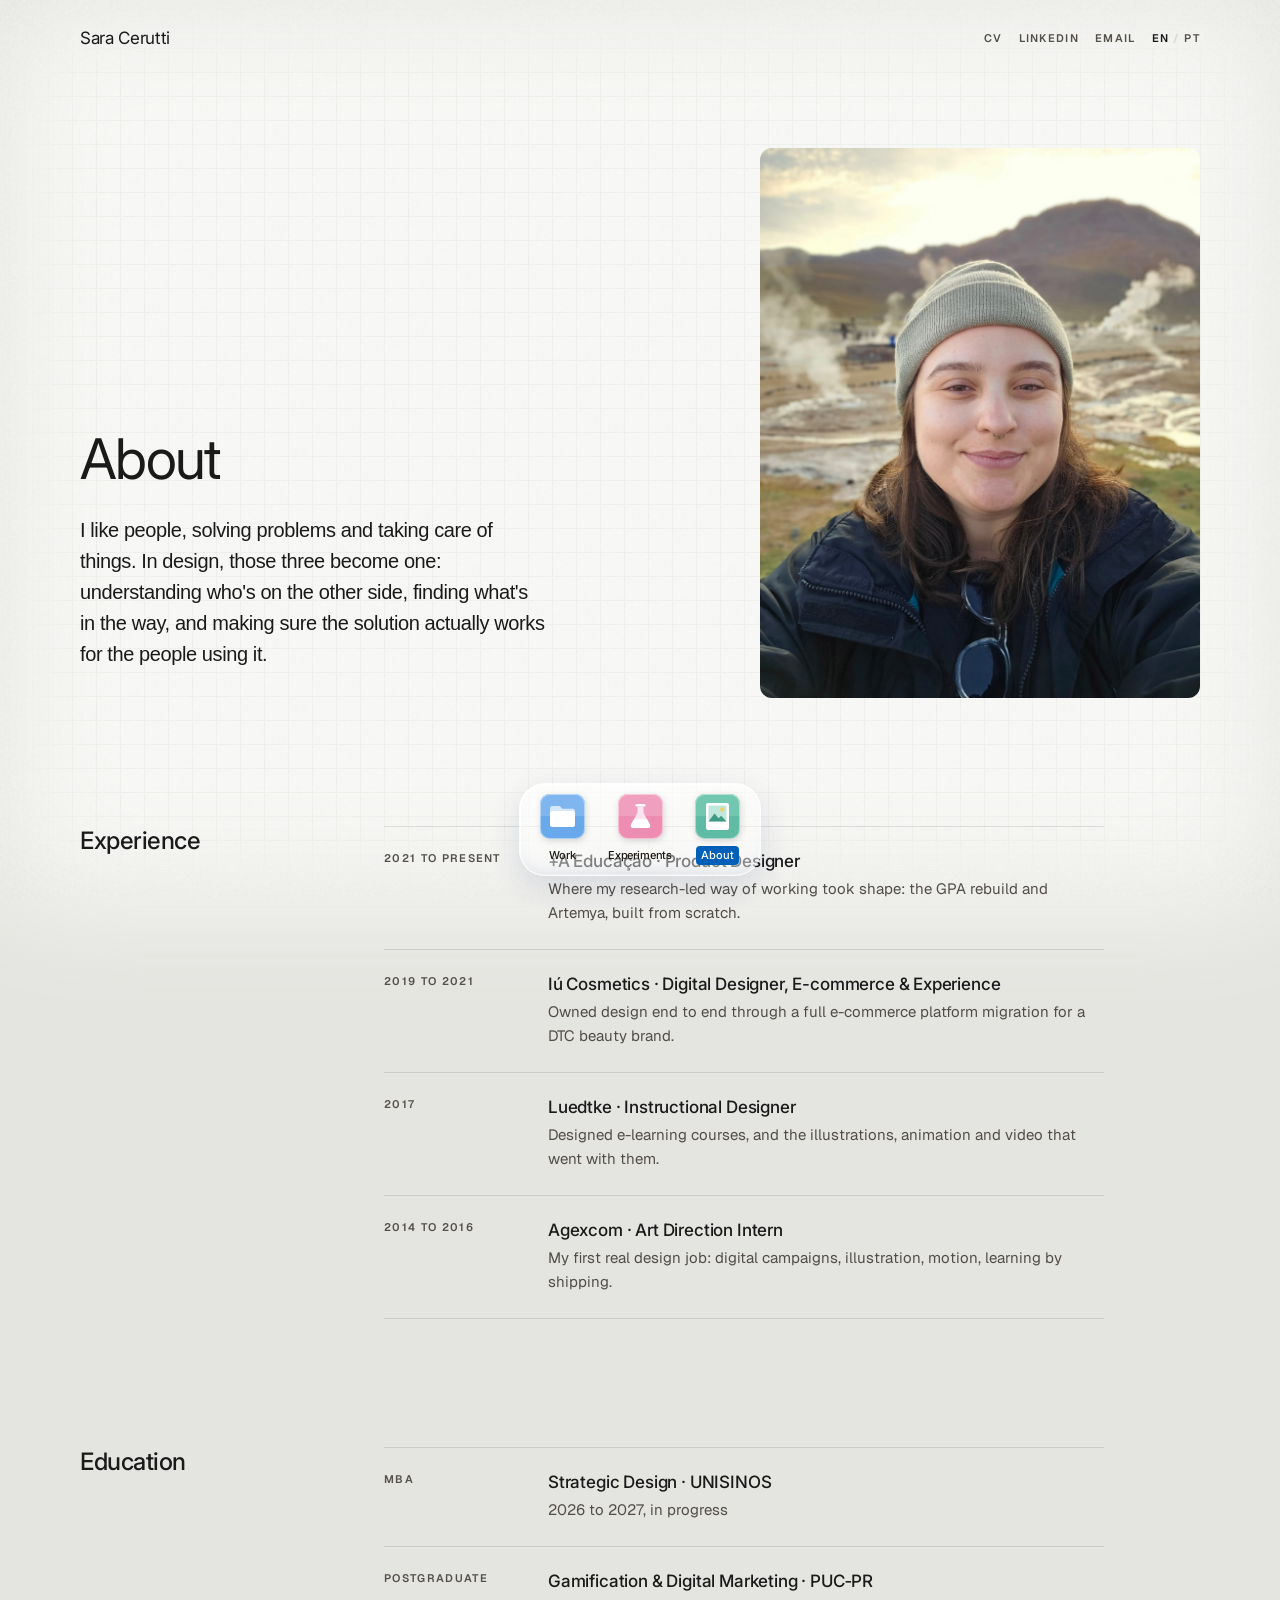
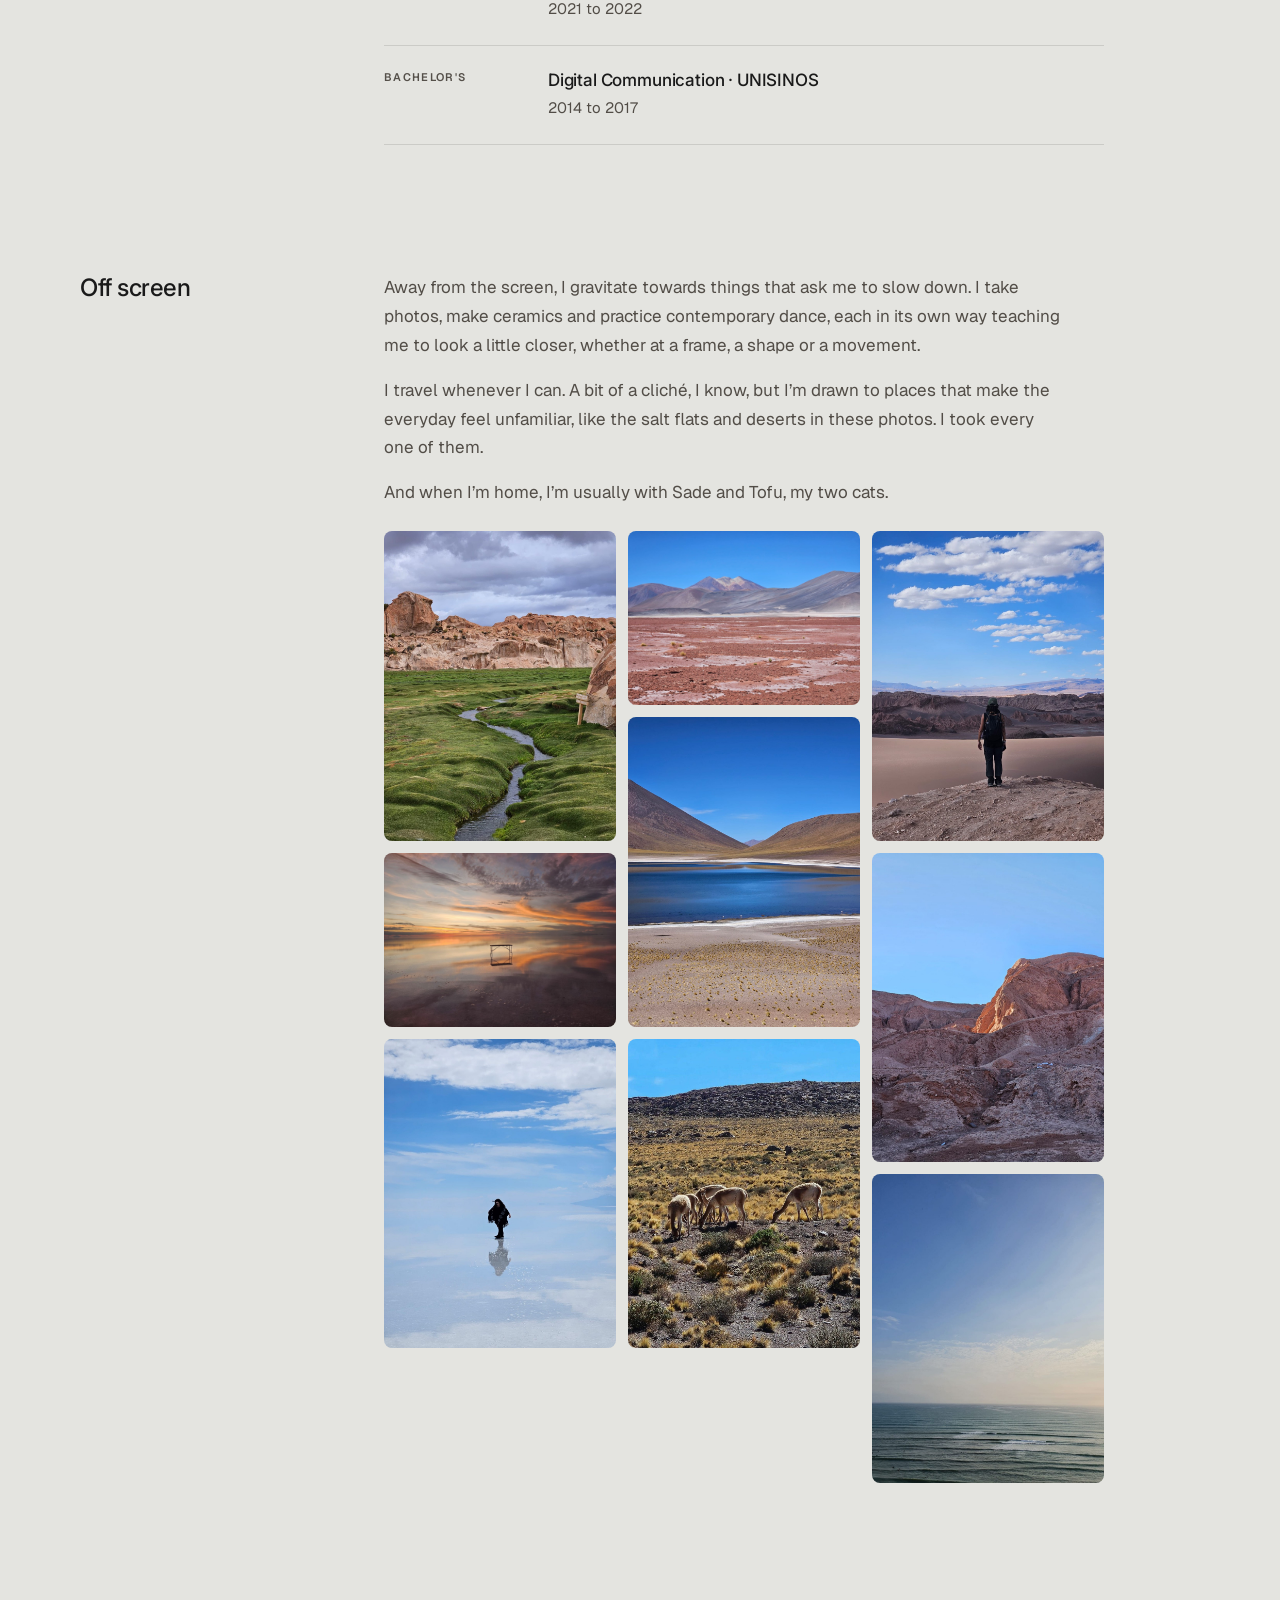
==== commit d4d86e43: "Tom de voz: textos mais diretos e concretos nos cases, Sobre e Career OS Co-Authored-By: Claude Opus" ====
--- a/portfolio-sara-cerutti/about/index.html
+++ b/portfolio-sara-cerutti/about/index.html
@@ -36,7 +36,7 @@
   <a class="skip-link" href="#main" data-i18n="skip">Skip to content</a>
   <div class="v2-bg" aria-hidden="true"></div>
   <header class="v2-top">
-    <a class="v2-name" href="../index.html">Sara Cerutti</a>
+    <a class="v2-name" href="../">Sara Cerutti</a>
     <div class="v2-links">
       <a class="about-link keep" href="../resume.pdf" data-href-en="../resume.pdf" data-href-pt="../resume-pt.pdf" download="Sara-Cerutti-Resume.pdf" data-download-en="Sara-Cerutti-Resume.pdf" data-download-pt="Sara-Cerutti-Curriculo.pdf" data-i18n="resume">CV</a>
       <a class="about-link" href="https://www.linkedin.com/in/saramllr/" target="_blank" rel="noopener">LinkedIn</a>
@@ -66,7 +66,7 @@
             <p class="v2-eyebrow" data-i18n="tl1period">2021 to present</p>
             <div>
               <p class="v2-row-role">+A Educação &middot; Product Designer</p>
-              <p class="v2-row-note" data-i18n="tl1note">Where the research-led approach that runs through this site took shape: GPA's rebuild, Artemya from scratch.</p>
+              <p class="v2-row-note" data-i18n="tl1note">Where my research-led way of working took shape: the GPA rebuild and Artemya, built from scratch.</p>
             </div>
           </li>
           <li>
@@ -152,15 +152,15 @@
   </svg>
   <nav class="dock" aria-label="Main">
     <div class="dock-bar">
-      <a class="dock-item" href="../index.html#work">
+      <a class="dock-item" href="../#work">
         <span class="dock-icon dock-icon--folder" aria-hidden="true"><svg viewBox="0 0 45 45"><rect width="45" height="45" rx="10" fill="#6aa8ec"/><rect width="45" height="22" rx="10" fill="#7fb6f0"/><rect y="12" width="45" height="10" fill="#7fb6f0"/><rect x="0.5" y="0.5" width="44" height="44" rx="9.5" fill="none" stroke="#ffffff" stroke-opacity=".45"/><path d="M10 14.5a2.5 2.5 0 0 1 2.5-2.5h6.3a2.5 2.5 0 0 1 1.9.9l1.6 1.9h10.2a2.5 2.5 0 0 1 2.5 2.5v2H10z" fill="#d6e8fc"/><rect x="10" y="17" width="25" height="16" rx="2.5" fill="#ffffff"/></svg></span>
         <span class="dock-label" data-i18n="dockWork">Work</span>
       </a>
-      <a class="dock-item" href="../experiments/index.html">
+      <a class="dock-item" href="../experiments/">
         <span class="dock-icon dock-icon--lab" aria-hidden="true"><svg viewBox="0 0 45 45"><rect width="45" height="45" rx="10" fill="#ec8db1"/><rect width="45" height="22" rx="10" fill="#f19fbe"/><rect y="12" width="45" height="10" fill="#f19fbe"/><rect x="0.5" y="0.5" width="44" height="44" rx="9.5" fill="none" stroke="#ffffff" stroke-opacity=".45"/><rect x="17.5" y="10" width="10" height="2.4" rx="1.2" fill="#ffffff"/><path d="M19.5 12.4h6v6.4l6.3 11.4A2.4 2.4 0 0 1 29.7 34H15.3a2.4 2.4 0 0 1-2.1-3.8l6.3-11.4z" fill="#fde4ee"/><path d="M16.1 25h12.8l2.9 5.2A2.4 2.4 0 0 1 29.7 34H15.3a2.4 2.4 0 0 1-2.1-3.8z" fill="#ffffff"/></svg></span>
         <span class="dock-label" data-i18n="dockExperiments">Experiments</span>
       </a>
-      <a class="dock-item" href="index.html#work" aria-current="page">
+      <a class="dock-item" href="./#work" aria-current="page">
         <span class="dock-icon dock-icon--profile" aria-hidden="true"><svg viewBox="0 0 45 45"><rect width="45" height="45" rx="10" fill="#5fbba4"/><rect width="45" height="22" rx="10" fill="#72c7b1"/><rect y="12" width="45" height="10" fill="#72c7b1"/><rect x="0.5" y="0.5" width="44" height="44" rx="9.5" fill="none" stroke="#ffffff" stroke-opacity=".45"/><rect x="11" y="9" width="23" height="27" rx="2" fill="#ffffff"/><rect x="13.5" y="11.5" width="18" height="16" rx="1" fill="#bfe7dc"/><circle cx="27.3" cy="15.4" r="2.1" fill="#f7cf5c"/><path d="M13.5 27.5 19.5 19.5l4.2 4.8 2.4-2.6 5.4 5.8z" fill="#3e9a84"/></svg></span>
         <span class="dock-label" data-i18n="dockAbout">About</span>
       </a>
@@ -178,7 +178,7 @@
         phPortrait: "Portrait of Sara",
         pathL: "Experience",
         tl1period: "2021 to present",
-        tl1note: "Where the research-led approach that runs through this site took shape: GPA's rebuild, Artemya from scratch.",
+        tl1note: "Where my research-led way of working took shape: the GPA rebuild and Artemya, built from scratch.",
         tl2period: "2019 to 2021",
         tl2note: "Owned design end to end through a full e-commerce platform migration for a DTC beauty brand.",
         tl3note: "Designed e-learning courses, and the illustrations, animation and video that went with them.",
@@ -211,7 +211,7 @@
         phPortrait: "Retrato da Sara",
         pathL: "Trajetória",
         tl1period: "2021 até hoje",
-        tl1note: "Onde a abordagem guiada por pesquisa que atravessa este site tomou forma: a reconstrução do GPA e o Artemya, criado do zero.",
+        tl1note: "Onde a minha forma de trabalhar guiada por pesquisa tomou forma: a reconstrução do GPA e o Artemya, criado do zero.",
         tl2period: "2019 a 2021",
         tl2note: "Fui responsável pelo design de ponta a ponta na migração completa da plataforma de e-commerce de uma marca de beleza DTC.",
         tl3note: "Desenhei cursos e-learning, e as ilustrações, animações e vídeos que os acompanhavam.",
